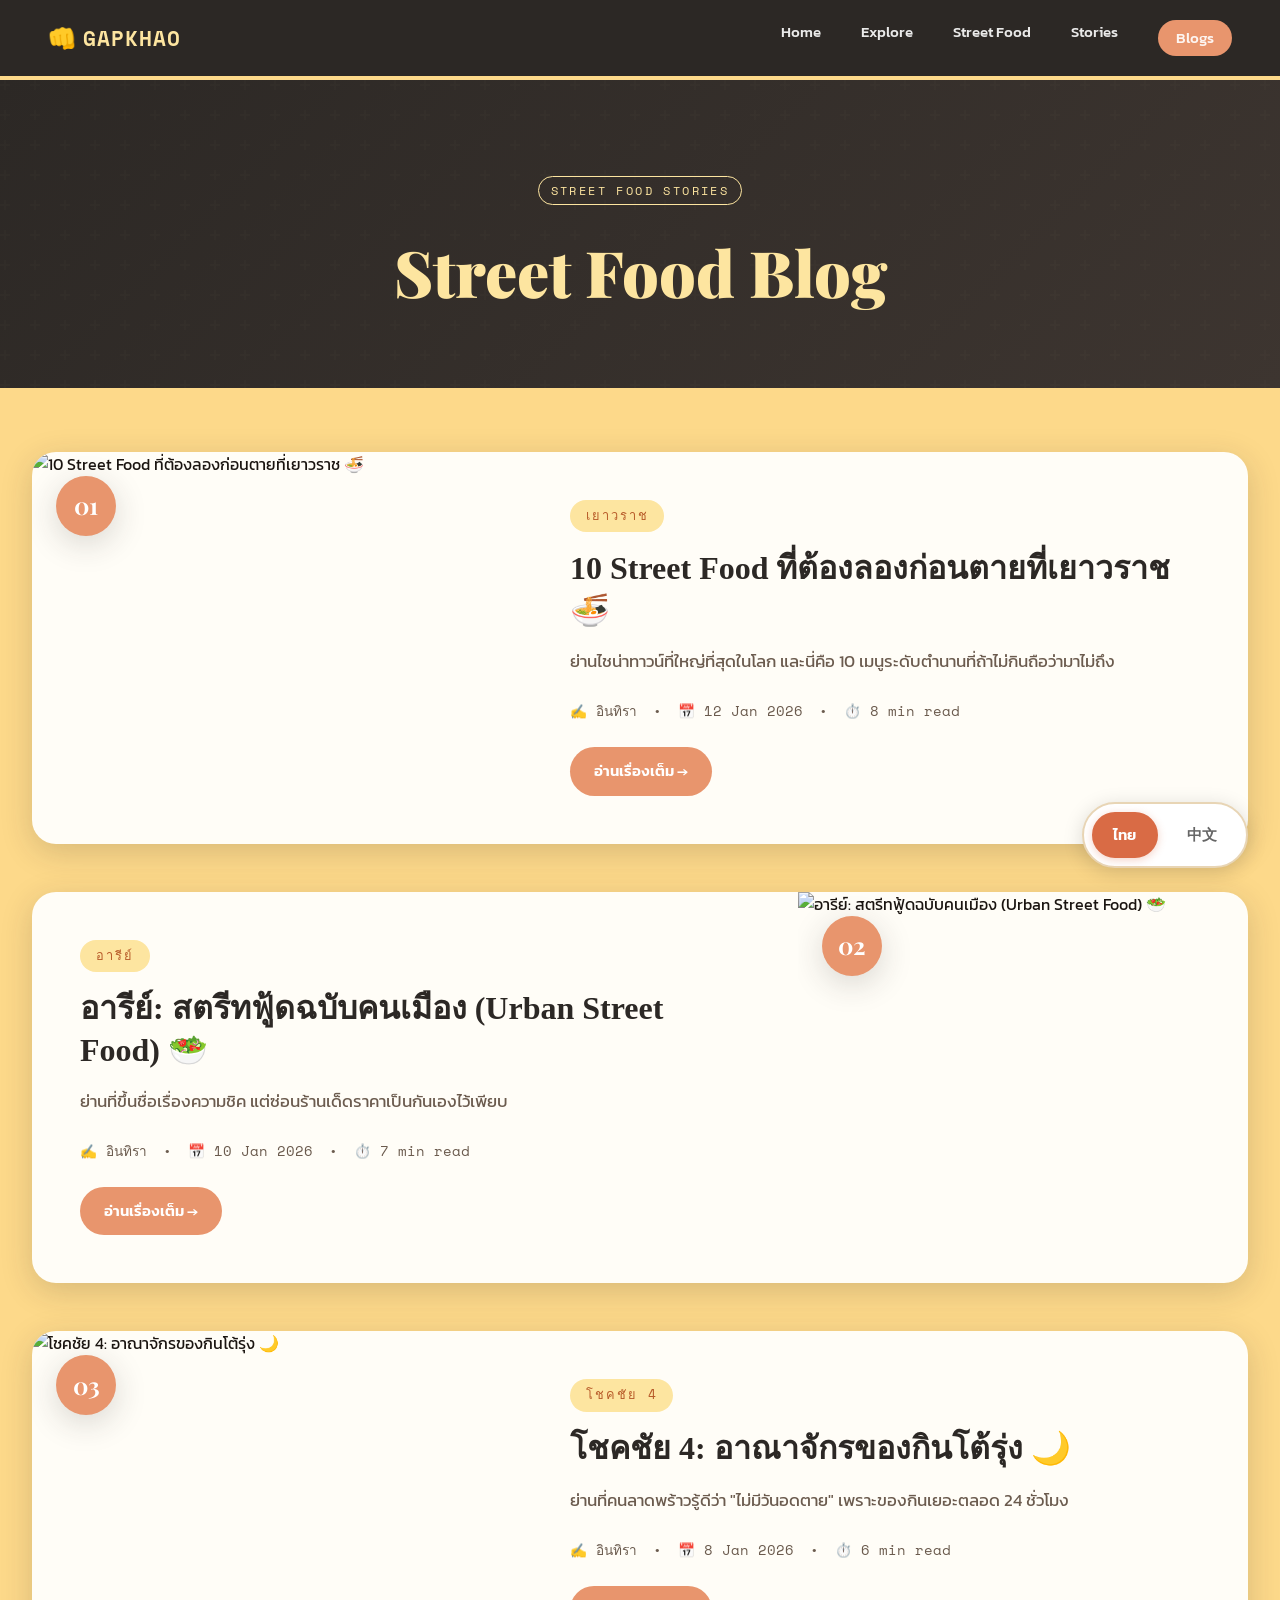
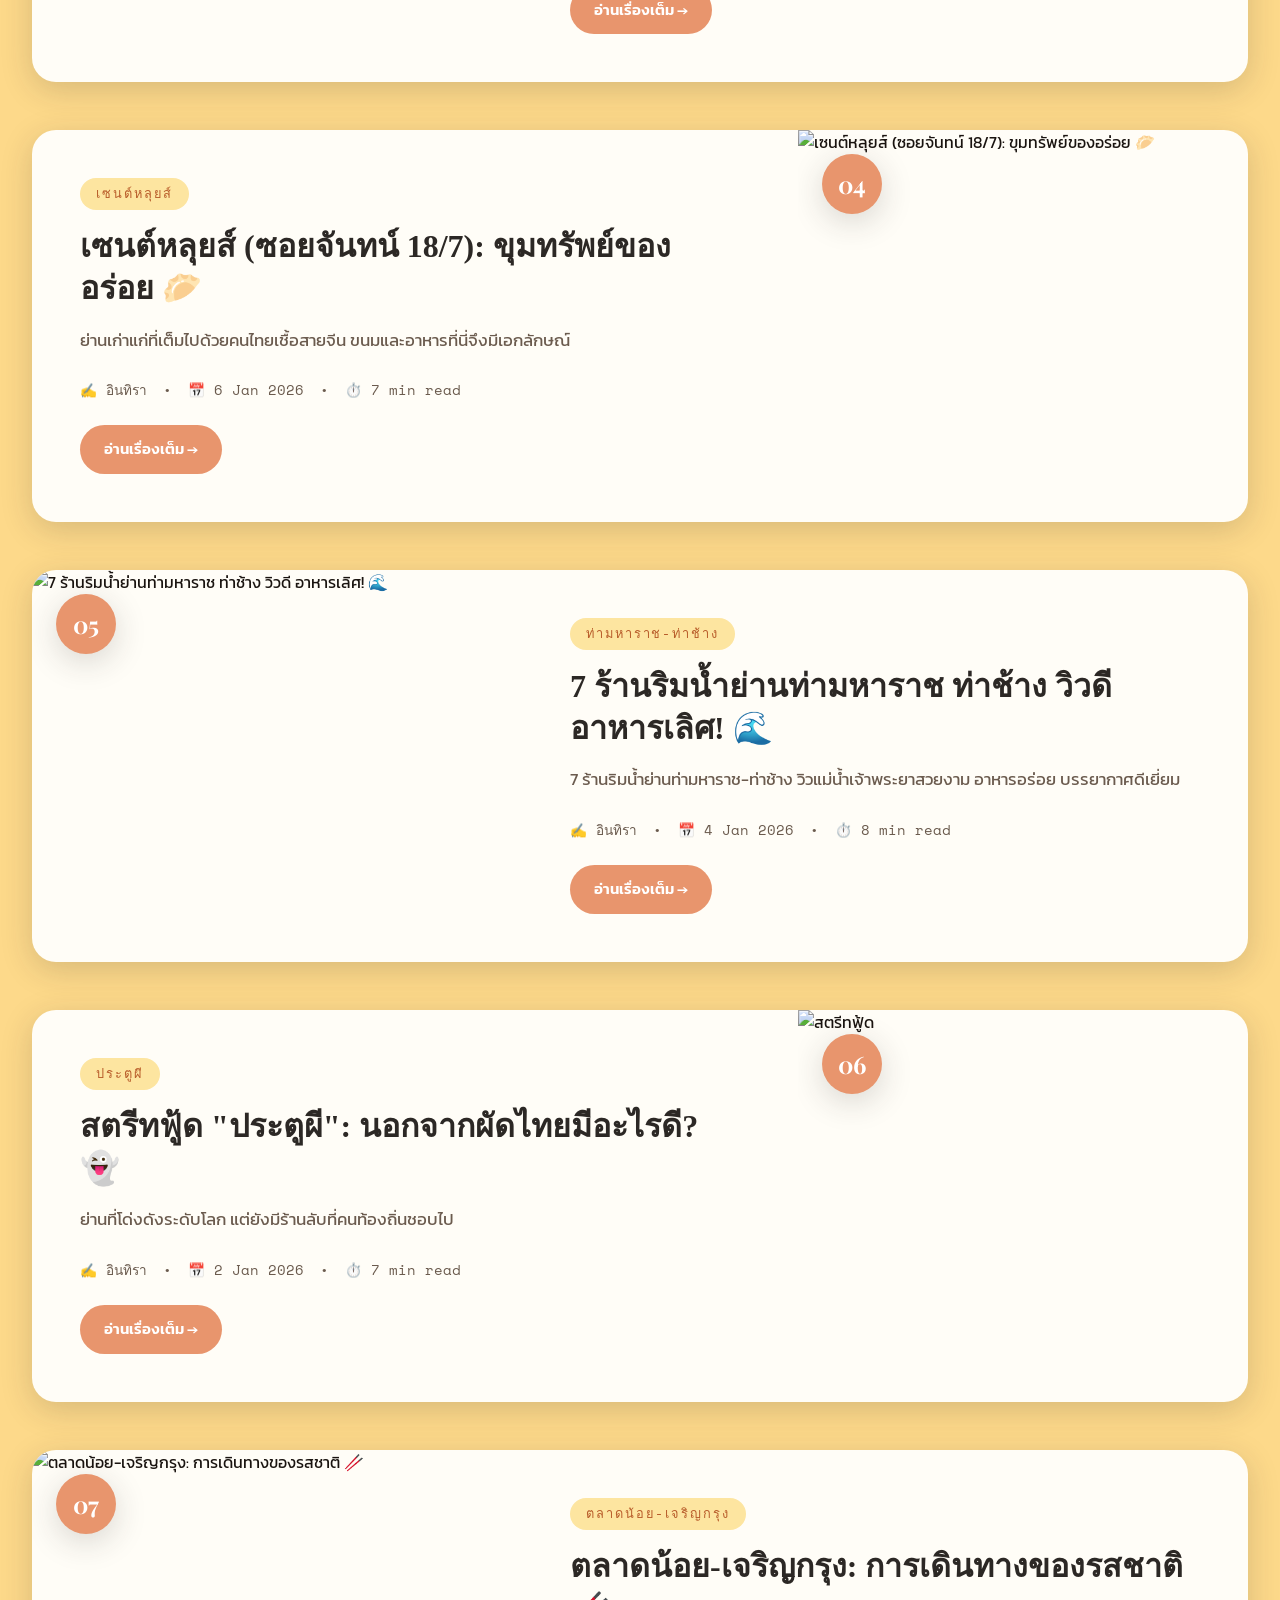
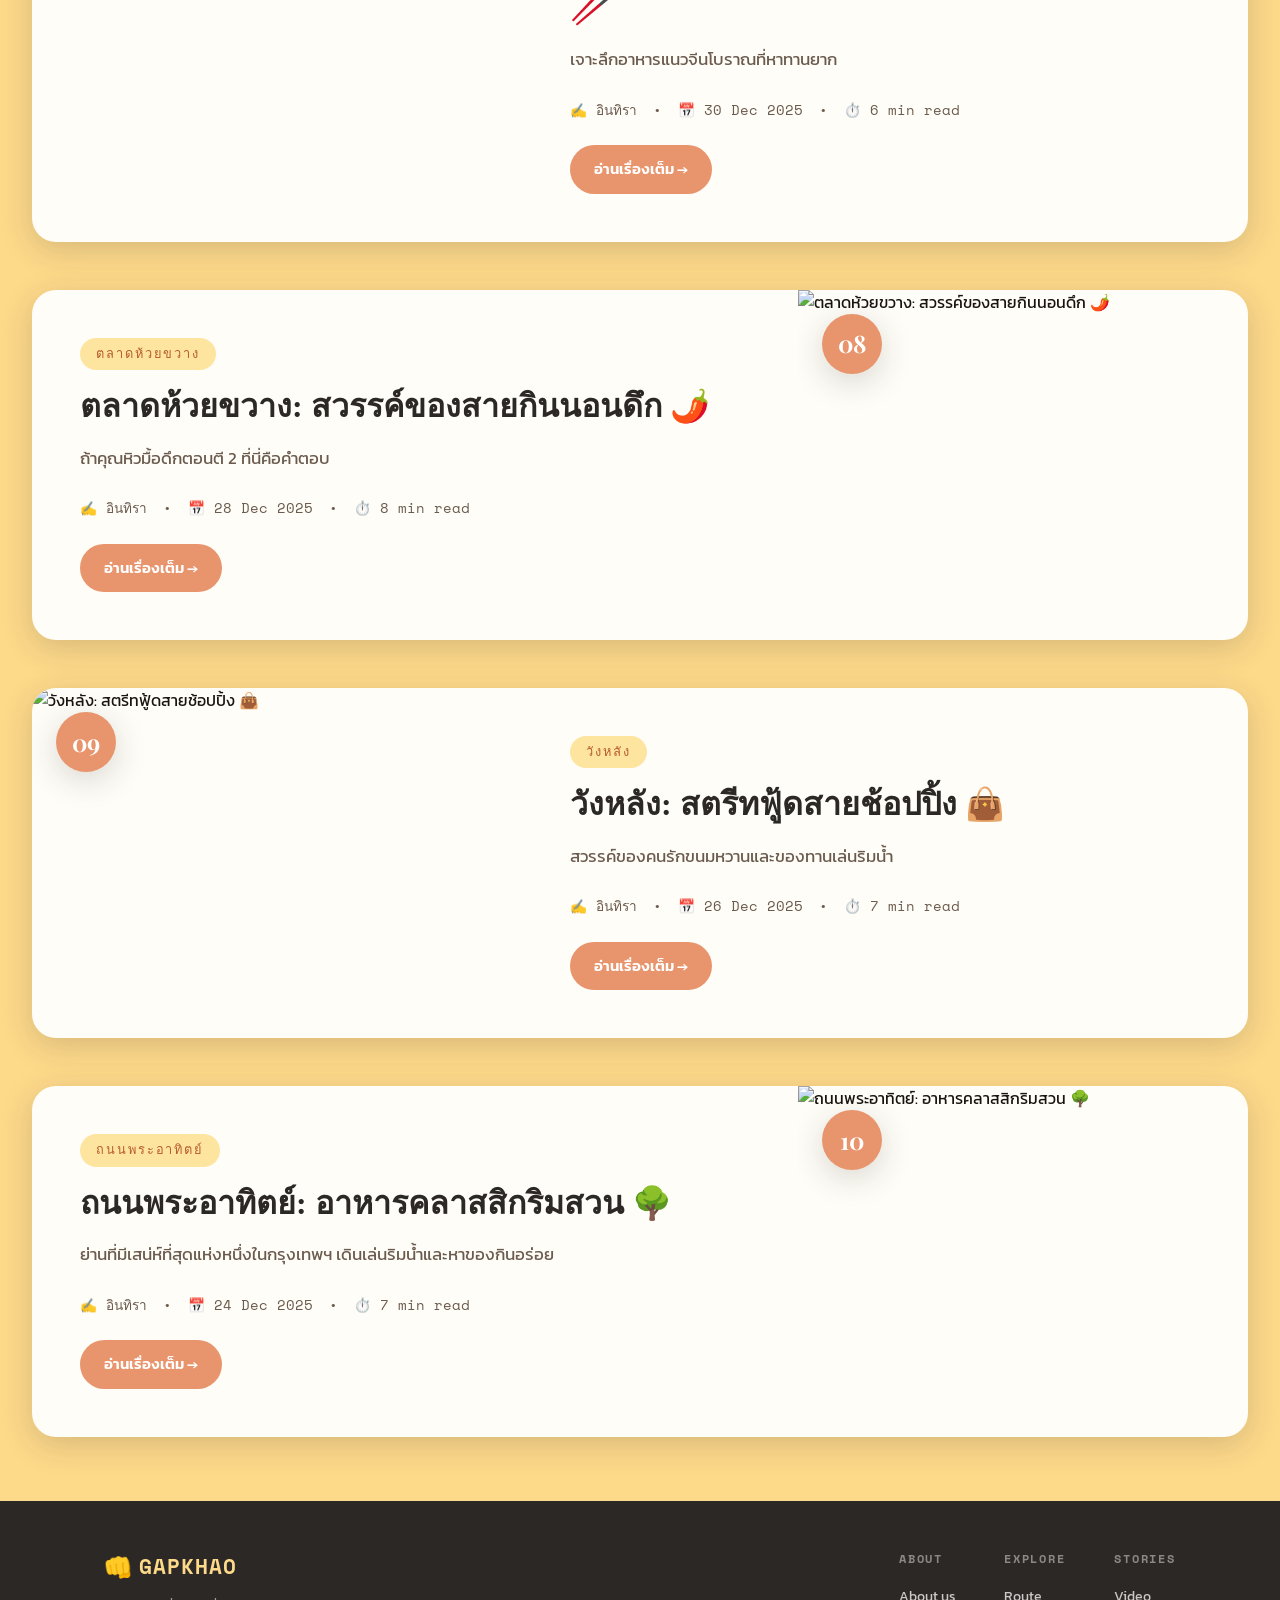
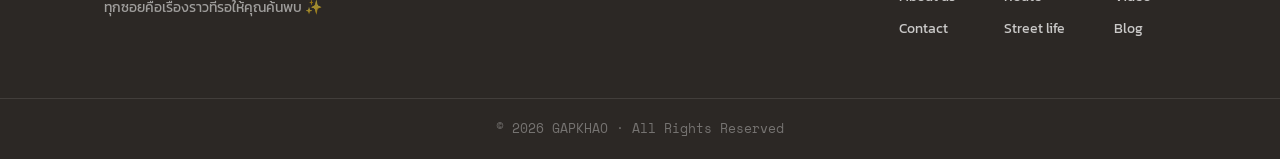
==== blogs.html @ 5495fac6 "new1" ====
<!DOCTYPE html>
<html lang="th">
<head>
  <meta charset="UTF-8" />
  <meta name="viewport" content="width=device-width, initial-scale=1.0" />
  <meta name="description" content="GAPKHAO - Bangkok Street Food Blogs" />
  <title>Blogs | GAPKHAO</title>
  <link rel="preconnect" href="https://fonts.googleapis.com" />
  <link rel="preconnect" href="https://fonts.gstatic.com" crossorigin />
  <link href="https://fonts.googleapis.com/css2?family=Playfair+Display:ital,wght@0,400;0,700;0,900;1,400;1,700&family=Kanit:wght@300;400;500;600;700&family=Space+Mono:wght@400;700&display=swap" rel="stylesheet" />
  <link rel="stylesheet" href="css/style.css" />
  <link rel="stylesheet" href="css/stories-blog.css" />
  <link rel="stylesheet" href="css/blogs-page.css" />
  <link rel="stylesheet" href="css/language-switcher-cn.css" />
</head>
<body>

  <!-- ========== NAVBAR ========== -->
  <header class="navbar scrolled" id="navbar">
    <div class="nav-container">
      <a href="index.html" class="logo">
        <span class="logo-fist">👊</span>
        <span class="logo-text">GAPKHAO</span>
      </a>
      <nav class="nav-links" id="navLinks">
        <a href="index.html" class="nav-link" data-translate="navbar.home">Home</a>
        <a href="explore.html" class="nav-link" data-translate="navbar.explore">Explore</a>
        <a href="street-food.html" class="nav-link" data-translate="navbar.streetFood">Street Food</a>
        <a href="stories.html" class="nav-link" data-translate="navbar.stories">Stories</a>
        <a href="blogs.html" class="nav-link nav-link--active" data-translate="navbar.blogs">Blogs</a>
      </nav>
      <button class="hamburger" id="hamburger" aria-label="Toggle menu">
        <span></span><span></span><span></span>
      </button>
    </div>
  </header>

  <!-- Language Switcher -->
  <div class="language-switcher" id="languageSwitcher">
    <button class="lang-btn active" data-lang="th">ไทย</button>
    <button class="lang-btn" data-lang="zh">中文</button>
  </div>

  <main style="padding-top: 80px;">

    <!-- ========== BLOGS HERO ========== -->
    <section class="blogs-hero">
      <div class="blogs-hero-content">
        <span class="section-tag" data-translate="blogsPage.tag">Street Food Stories</span>
        <h1 class="blogs-hero-title" data-translate="blogsPage.title">Street Food Blog </h1>
        <p class="blogs-hero-subtitle" data-translate="blogsPage.subtitle"></p>
      </div>
    </section>

    <!-- ========== BLOGS GRID (HORIZONTAL CARDS) ========== -->
    <section class="blogs-main-section">
      <div class="container-wide">
        <div class="blogs-horizontal-grid" id="blogsHorizontalGrid">
          <!-- Blogs will be inserted here by JavaScript -->
        </div>
      </div>
    </section>

  </main>

  <!-- ========== FOOTER ========== -->
  <footer class="site-footer">
    <div class="footer-inner">
      <div class="footer-brand">
        <a href="index.html" class="logo logo--light">
          <span class="logo-fist">👊</span>
          <span class="logo-text">GAPKHAO</span>
        </a>
        <p data-translate="footer.tagline">ทุกซอยคือเรื่องราวที่รอให้คุณค้นพบ ✨</p>
      </div>

      <nav class="footer-nav">
        <div class="footer-col">
          <h4 data-translate="footer.about">ABOUT</h4>
          <a href="#" data-translate="footer.aboutUs">About us</a>
          <a href="contact.html" data-translate="footer.contact">Contact</a>
        </div>
        <div class="footer-col">
          <h4 data-translate="footer.explore">EXPLORE</h4>
          <a href="explore.html" data-translate="footer.route">Route</a>
          <a href="street-life.html" data-translate="footer.streetLife">Street life</a>
        </div>
        <div class="footer-col">
          <h4 data-translate="footer.stories">STORIES</h4>
          <a href="stories.html" data-translate="footer.video">Video</a>
          <a href="blogs.html" data-translate="footer.blog">Blog</a>
        </div>
      </nav>
    </div>
    <div class="footer-bottom">
      <p data-translate="footer.copyright">© 2026 GAPKHAO · All Rights Reserved</p>
    </div>
  </footer>

  <!-- Toast notification -->
  <div class="toast" id="toast"></div>

  <script src="js/main.js"></script>
  <script src="js/stories-blog.js"></script>
  <script src="js/language-switcher-cn.js"></script>
</body>
</html>
---- css/style.css ----
/* ============================================================
   GAPKHAO — Thai Street Culture Website
   CSS Design System + Full Styles
   ============================================================ */

/* ── CSS Variables / Design Tokens ─────────────────────────── */
:root {
  /* Brand Palette (from spec image) */
  --color-header:       #2c2825;  /* Deep charcoal */
  --color-highlight:    #fde5a0;  /* Warm honey */
  --color-bg:           #fdd98a;  /* Golden amber */
  --color-bg-dark:      #e8956d;  /* Terra cotta */

  /* Extended palette */
  --color-text:         #1a1410;
  --color-text-light:   #6b5b4e;
  --color-white:        #fffdf7;
  --color-accent:       #d4a017;  /* Thai gold */
  --color-accent2:      #b85c2a;  /* Brick red */

  /* Typography */
  --font-display:       'Playfair Display', Georgia, serif;
  --font-body:          'Kanit', sans-serif;
  --font-mono:          'Space Mono', monospace;

  /* Spacing */
  --space-xs:  0.5rem;
  --space-sm:  1rem;
  --space-md:  2rem;
  --space-lg:  4rem;
  --space-xl:  6rem;

  /* Motion */
  --ease-out:  cubic-bezier(0.22, 1, 0.36, 1);
  --ease-in-out: cubic-bezier(0.65, 0, 0.35, 1);

  /* Borders */
  --radius-sm:  8px;
  --radius-md:  16px;
  --radius-lg:  24px;
  --radius-pill: 9999px;

  /* Shadows */
  --shadow-sm:  0 2px 8px rgba(44,40,37,0.12);
  --shadow-md:  0 8px 32px rgba(44,40,37,0.18);
  --shadow-lg:  0 24px 64px rgba(44,40,37,0.22);
}

/* ── Reset & Base ────────────────────────────────────────────── */
*, *::before, *::after { box-sizing: border-box; margin: 0; padding: 0; }

html {
  scroll-behavior: smooth;
  scroll-padding-top: 80px;
}

body {
  font-family: var(--font-body);
  background-color: var(--color-bg);
  color: var(--color-text);
  line-height: 1.6;
  overflow-x: hidden;
}

img { display: block; width: 100%; height: 100%; object-fit: cover; }
a { text-decoration: none; color: inherit; }
ul { list-style: none; }
button { cursor: pointer; border: none; background: none; font-family: inherit; }

/* ── Container ───────────────────────────────────────────────── */
.container {
  width: min(90%, 1200px);
  margin-inline: auto;
  padding-block: var(--space-lg);
}

/* ── Typography ─────────────────────────────────────────────── */
.section-tag {
  display: inline-block;
  font-family: var(--font-mono);
  font-size: 0.75rem;
  text-transform: uppercase;
  letter-spacing: 0.2em;
  color: var(--color-accent2);
  border: 1.5px solid var(--color-accent2);
  padding: 4px 12px;
  border-radius: var(--radius-pill);
  margin-bottom: 1rem;
}

.section-title {
  font-family: var(--font-display);
  font-size: clamp(1.8rem, 4vw, 3rem);
  font-weight: 700;
  color: var(--color-header);
  line-height: 1.2;
}

.section-sub {
  color: var(--color-text-light);
  font-size: 1.05rem;
  margin-top: 0.5rem;
}

.section-header {
  text-align: center;
  margin-bottom: var(--space-md);
}

/* ── Buttons ─────────────────────────────────────────────────── */
.btn {
  display: inline-flex;
  align-items: center;
  gap: 0.5rem;
  padding: 14px 32px;
  border-radius: var(--radius-pill);
  font-family: var(--font-body);
  font-weight: 600;
  font-size: 0.95rem;
  transition: transform 0.2s var(--ease-out), box-shadow 0.2s, background 0.2s;
  letter-spacing: 0.04em;
}

.btn:hover { transform: translateY(-2px); box-shadow: var(--shadow-md); }
.btn:active { transform: translateY(0); }

.btn--primary {
  background: var(--color-bg-dark);
  color: var(--color-white);
}
.btn--primary:hover { background: var(--color-accent2); }

.btn--outline {
  border: 2px solid var(--color-white);
  color: var(--color-white);
}
.btn--outline:hover { background: rgba(255,255,255,0.15); }

.btn--sm { padding: 8px 18px; font-size: 0.8rem; }
.btn--full { width: 100%; justify-content: center; }

/* ── Navbar ─────────────────────────────────────────────────── */
.navbar {
  position: fixed;
  top: 0; left: 0; right: 0;
  z-index: 1000;
  background: var(--color-header);
  box-shadow: var(--shadow-md);
  transition: background 0.4s, box-shadow 0.4s;
}

.navbar.scrolled {
  background: var(--color-header);
  box-shadow: var(--shadow-md);
}

/* Ensure navbar text is always readable on non-home pages */
.navbar:not(:has(~ .hero)) {
  background: var(--color-header) !important;
}

.navbar:not(:has(~ .hero)) .logo-text {
  color: var(--color-highlight) !important;
}

.navbar:not(:has(~ .hero)) .nav-link {
  color: rgba(255,255,255,0.9) !important;
}

/* Home page hero - transparent navbar */
.hero ~ .navbar,
body > .navbar:first-of-type {
  background: transparent;
  box-shadow: none;
}

body > .navbar:first-of-type:not(.scrolled) {
  background: transparent;
  box-shadow: none;
}

.nav-container {
  display: flex;
  align-items: center;
  justify-content: space-between;
  padding: 20px clamp(1rem, 4vw, 3rem);
  max-width: 1400px;
  margin-inline: auto;
}

.logo {
  display: flex;
  align-items: center;
  gap: 6px;
  font-family: var(--font-mono);
  font-weight: 700;
  font-size: 1.3rem;
  letter-spacing: 0.05em;
}

.logo-fist { font-size: 1.4rem; }
.logo-text { color: var(--color-bg); }
.navbar:not(.scrolled) .logo-text { color: var(--color-highlight); }

.nav-links {
  display: flex;
  gap: 2.5rem;
}

.nav-link {
  font-family: var(--font-body);
  font-weight: 500;
  color: rgba(255,255,255,0.85);
  font-size: 0.95rem;
  position: relative;
  transition: color 0.2s;
}

.nav-link::after {
  content: '';
  position: absolute;
  bottom: -4px; left: 0;
  width: 0; height: 2px;
  background: var(--color-bg);
  transition: width 0.3s var(--ease-out);
}

.nav-link:hover, .nav-link--active { color: var(--color-highlight); }
.nav-link:hover::after, .nav-link--active::after { width: 100%; }

.nav-link--active {
  background: var(--color-bg-dark);
  padding: 6px 18px;
  border-radius: var(--radius-pill);
  color: var(--color-white);
}
.nav-link--active::after { display: none; }

/* Hamburger */
.hamburger {
  display: none;
  flex-direction: column;
  gap: 5px;
  padding: 4px;
}
.hamburger span {
  display: block;
  width: 24px; height: 2px;
  background: var(--color-white);
  border-radius: 2px;
  transition: transform 0.3s, opacity 0.3s;
}
.hamburger.open span:nth-child(1) { transform: translateY(7px) rotate(45deg); }
.hamburger.open span:nth-child(2) { opacity: 0; }
.hamburger.open span:nth-child(3) { transform: translateY(-7px) rotate(-45deg); }

/* ── Hero ────────────────────────────────────────────────────── */
.hero {
  position: relative;
  min-height: 100svh;
  display: flex;
  align-items: center;
  justify-content: center;
  overflow: hidden;
}

.hero-bg {
  position: absolute;
  inset: 0;
}

.hero-overlay {
  position: absolute;
  inset: 0;
  background: linear-gradient(
    135deg,
    rgba(44,40,37,0.82) 0%,
    rgba(44,40,37,0.55) 50%,
    rgba(44,40,37,0.7) 100%
  );
  z-index: 1;
}

.hero-img-grid {
  display: grid;
  grid-template-columns: 1fr 1fr;
  grid-template-rows: 1fr 1fr;
  height: 100%;
}

.hero-img-cell {
  background-size: cover;
  background-position: center;
  transition: transform 8s ease;
  animation: kenburns 12s ease-in-out infinite alternate;
}

.hero-img-cell:nth-child(2) { animation-delay: -3s; }
.hero-img-cell:nth-child(3) { animation-delay: -6s; }
.hero-img-cell:nth-child(4) { animation-delay: -9s; }

@keyframes kenburns {
  from { transform: scale(1); }
  to   { transform: scale(1.08); }
}

.hero-content {
  position: relative;
  z-index: 2;
  text-align: center;
  color: var(--color-white);
  padding: 2rem;
  max-width: 800px;
}

.hero-eyebrow {
  font-family: var(--font-mono);
  font-size: 0.8rem;
  letter-spacing: 0.35em;
  text-transform: uppercase;
  color: var(--color-highlight);
  margin-bottom: 1.5rem;
}

.hero-headline {
  font-family: var(--font-display);
  font-size: clamp(2.5rem, 7vw, 5.5rem);
  font-weight: 900;
  line-height: 1.05;
  margin-bottom: 1.5rem;
  text-shadow: 0 4px 24px rgba(0,0,0,0.4);
}

.hero-tagline {
  font-size: clamp(1rem, 2vw, 1.2rem);
  color: rgba(255,255,255,0.88);
  margin-bottom: 2.5rem;
  line-height: 1.8;
}

.hero-cta {
  display: flex;
  gap: 1rem;
  justify-content: center;
  flex-wrap: wrap;
}

.hero-cta .btn--primary { background: var(--color-bg-dark); }

/* Scroll hint */
.hero-scroll-hint {
  position: absolute;
  bottom: 2rem; left: 50%;
  transform: translateX(-50%);
  z-index: 2;
  display: flex;
  flex-direction: column;
  align-items: center;
  gap: 0.5rem;
  color: rgba(255,255,255,0.6);
  font-family: var(--font-mono);
  font-size: 0.7rem;
  letter-spacing: 0.2em;
}

.scroll-line {
  width: 1px;
  height: 48px;
  background: linear-gradient(to bottom, rgba(255,255,255,0.6), transparent);
  animation: scrollPulse 2s ease-in-out infinite;
}

@keyframes scrollPulse {
  0%, 100% { transform: scaleY(1); opacity: 0.6; }
  50%       { transform: scaleY(1.2); opacity: 1; }
}

/* ── Ticker Strip ────────────────────────────────────────────── */
.ticker-strip {
  background: var(--color-header);
  color: var(--color-highlight);
  padding: 14px 0;
  overflow: hidden;
  white-space: nowrap;
}

.ticker-track {
  display: inline-flex;
  gap: 2rem;
  animation: ticker 25s linear infinite;
}

.ticker-track span {
  font-family: var(--font-display);
  font-size: 1rem;
  font-style: italic;
}

.ticker-dot { color: var(--color-bg-dark); font-style: normal !important; }

@keyframes ticker {
  from { transform: translateX(0); }
  to   { transform: translateX(-50%); }
}

/* ── Explore Section ─────────────────────────────────────────── */
.explore-section {
  background: var(--color-white);
}

.explore-layout {
  display: grid;
  grid-template-columns: 340px 1fr;
  gap: var(--space-md);
  align-items: start;
}

/* Filter Sidebar */
.explore-sidebar {
  background: var(--color-header);
  border-radius: var(--radius-lg);
  padding: 1.5rem;
  color: var(--color-white);
}

.filter-tabs {
  display: flex;
  gap: 0.5rem;
  flex-wrap: wrap;
  margin-bottom: 1.25rem;
}

.filter-btn {
  padding: 6px 16px;
  border-radius: var(--radius-pill);
  font-size: 0.85rem;
  font-weight: 600;
  background: rgba(255,255,255,0.1);
  color: rgba(255,255,255,0.7);
  transition: all 0.2s;
}

.filter-btn.active, .filter-btn:hover {
  background: var(--color-bg-dark);
  color: var(--color-white);
}

.filter-distance {
  margin-bottom: 1rem;
  font-size: 0.82rem;
  font-family: var(--font-mono);
  color: rgba(255,255,255,0.6);
}

.filter-distance input[type=range] {
  width: 100%;
  margin-top: 0.5rem;
  accent-color: var(--color-bg-dark);
}

.results-count {
  font-family: var(--font-mono);
  font-size: 0.75rem;
  color: rgba(255,255,255,0.5);
  margin-bottom: 1rem;
}

.place-list { display: flex; flex-direction: column; gap: 0.75rem; }

.place-card {
  display: flex;
  align-items: center;
  gap: 0.75rem;
  padding: 0.85rem 1rem;
  border-radius: var(--radius-md);
  background: rgba(255,255,255,0.06);
  border: 1.5px solid transparent;
  cursor: pointer;
  transition: all 0.25s;
}

.place-card:hover, .place-card.active {
  background: rgba(255,255,255,0.12);
  border-color: var(--color-bg-dark);
}

.place-card.active { border-color: var(--color-highlight); }

.place-pin { font-size: 1.2rem; flex-shrink: 0; }

.place-info strong {
  display: block;
  font-size: 0.9rem;
  font-weight: 600;
  color: var(--color-white);
}

.place-info span {
  font-size: 0.77rem;
  color: rgba(255,255,255,0.55);
}

/* Map */
.explore-map {
  position: relative;
  border-radius: var(--radius-lg);
  overflow: hidden;
  box-shadow: var(--shadow-lg);
  min-height: 480px;
}

.map-placeholder {
  position: relative;
  height: 480px;
}

.map-placeholder img {
  width: 100%;
  height: 100%;
  object-fit: cover;
  filter: saturate(0.8);
}

/* Map pins */
.map-pin {
  position: absolute;
  width: 18px; height: 18px;
  border-radius: 50%;
  background: var(--color-bg-dark);
  border: 3px solid white;
  box-shadow: 0 2px 8px rgba(0,0,0,0.3);
  cursor: pointer;
}

.pin-1 { top: 42%; left: 55%; }
.pin-2 { top: 28%; left: 38%; }
.pin-3 { top: 60%; left: 70%; }

.map-popup {
  display: none;
  position: absolute;
  bottom: 130%;
  left: 50%;
  transform: translateX(-50%);
  background: var(--color-header);
  color: var(--color-white);
  border-radius: var(--radius-md);
  padding: 1rem;
  width: 200px;
  box-shadow: var(--shadow-lg);
  text-align: center;
  gap: 0.5rem;
  flex-direction: column;
}

.map-pin:hover .map-popup { display: flex; }

.map-popup strong { font-size: 0.9rem; display: block; margin-bottom: 4px; }
.map-popup span { font-size: 0.75rem; color: rgba(255,255,255,0.65); display: block; margin-bottom: 0.75rem; }

/* ── Street Life Section ─────────────────────────────────────── */
.street-life-section {
  background: var(--color-bg);
}

.street-grid {
  display: grid;
  grid-template-columns: repeat(3, 1fr);
  grid-template-rows: auto auto;
  gap: 16px;
}

.street-card {
  position: relative;
  border-radius: var(--radius-lg);
  overflow: hidden;
  aspect-ratio: 4/3;
  cursor: pointer;
}

.street-card--tall {
  grid-row: span 2;
  aspect-ratio: unset;
}

.street-card--wide {
  grid-column: span 2;
}

.street-card img {
  transition: transform 0.6s var(--ease-out);
}

.street-card:hover img { transform: scale(1.06); }

.street-card-overlay {
  position: absolute;
  inset: 0;
  background: linear-gradient(to top, rgba(44,40,37,0.85) 0%, transparent 50%);
  display: flex;
  flex-direction: column;
  justify-content: flex-end;
  padding: 1.5rem;
  color: var(--color-white);
  transition: background 0.3s;
}

.street-card:hover .street-card-overlay {
  background: linear-gradient(to top, rgba(44,40,37,0.92) 0%, rgba(44,40,37,0.2) 60%);
}

.street-card-tag {
  display: inline-block;
  font-family: var(--font-mono);
  font-size: 0.7rem;
  letter-spacing: 0.15em;
  text-transform: uppercase;
  background: var(--color-bg-dark);
  padding: 3px 10px;
  border-radius: var(--radius-pill);
  margin-bottom: 0.6rem;
  width: fit-content;
}

.street-card-overlay h3 {
  font-family: var(--font-display);
  font-size: clamp(1rem, 2vw, 1.4rem);
  line-height: 1.3;
}

.street-card-overlay p {
  font-size: 0.82rem;
  color: rgba(255,255,255,0.75);
  margin-top: 0.4rem;
}

/* ── Stories / Blog Section ──────────────────────────────────── */
.stories-section {
  background: var(--color-highlight);
}

.stories-layout {
  display: grid;
  grid-template-columns: 1fr 1fr;
  gap: var(--space-md);
  align-items: start;
}

.stories-col-title {
  font-family: var(--font-display);
  font-size: 1.3rem;
  font-weight: 700;
  margin-bottom: 1.25rem;
  color: var(--color-header);
}

/* Video feature */
.video-feature { margin-bottom: 1.25rem; }

.video-thumb {
  position: relative;
  border-radius: var(--radius-md);
  overflow: hidden;
  aspect-ratio: 16/9;
  box-shadow: var(--shadow-md);
}

.play-btn {
  position: absolute;
  top: 50%; left: 50%;
  transform: translate(-50%, -50%);
  width: 56px; height: 56px;
  border-radius: 50%;
  background: var(--color-bg-dark);
  color: white;
  font-size: 1.2rem;
  display: flex;
  align-items: center;
  justify-content: center;
  box-shadow: var(--shadow-md);
  transition: transform 0.2s, background 0.2s;
}

.play-btn:hover { transform: translate(-50%, -50%) scale(1.1); background: var(--color-accent2); }

.play-btn--sm { width: 36px; height: 36px; font-size: 0.8rem; }

.video-meta { padding: 0.75rem 0; }
.video-meta h4 { font-size: 0.95rem; font-weight: 600; line-height: 1.4; color: var(--color-header); }
.video-meta p { font-size: 0.82rem; color: var(--color-text-light); margin-top: 4px; }
.video-meta span { font-size: 0.8rem; font-family: var(--font-mono); color: var(--color-accent2); }

.video-thumbs-row {
  display: grid;
  grid-template-columns: repeat(3, 1fr);
  gap: 0.75rem;
}

.video-thumb-sm {
  position: relative;
  border-radius: var(--radius-sm);
  overflow: hidden;
  aspect-ratio: 16/9;
}

/* Blog cards */
.blog-card {
  display: flex;
  gap: 1rem;
  align-items: center;
  padding: 1rem;
  background: var(--color-white);
  border-radius: var(--radius-md);
  margin-bottom: 0.75rem;
  box-shadow: var(--shadow-sm);
  transition: transform 0.2s, box-shadow 0.2s;
}

.blog-card:hover { transform: translateY(-2px); box-shadow: var(--shadow-md); }

.blog-img {
  width: 72px;
  height: 72px;
  border-radius: var(--radius-sm);
  flex-shrink: 0;
  display: flex;
  align-items: center;
  justify-content: center;
  color: rgba(255,255,255,0.5);
  font-size: 0.65rem;
}

.blog-text h4 {
  font-size: 0.9rem;
  font-weight: 600;
  color: var(--color-header);
  line-height: 1.4;
  margin-bottom: 4px;
}

.blog-text span {
  font-size: 0.75rem;
  color: var(--color-text-light);
  font-family: var(--font-mono);
}

/* ── Planer Section ──────────────────────────────────────────── */
.planer-section {
  background: var(--color-bg-dark);
}

.planer-section .section-tag { border-color: var(--color-highlight); color: var(--color-highlight); }
.planer-section .section-title { color: var(--color-white); }
.planer-section .section-sub { color: rgba(255,255,255,0.7); }

.planer-layout {
  display: grid;
  grid-template-columns: 1fr 1fr;
  gap: var(--space-md);
  align-items: start;
}

/* Form panel */
.planer-form {
  background: var(--color-header);
  border-radius: var(--radius-lg);
  padding: 2rem;
  color: var(--color-white);
}

.planer-form h3 {
  font-family: var(--font-display);
  font-size: 1.4rem;
  margin-bottom: 0.4rem;
}

.planer-sub {
  font-size: 0.85rem;
  color: rgba(255,255,255,0.55);
  margin-bottom: 1.5rem;
}

.day-selector {
  display: flex;
  align-items: center;
  gap: 1rem;
  flex-wrap: wrap;
  margin-bottom: 1.25rem;
  font-size: 0.9rem;
}

.day-btns { display: flex; gap: 0.5rem; flex-wrap: wrap; }

.day-btn {
  padding: 7px 16px;
  border-radius: var(--radius-pill);
  font-size: 0.82rem;
  font-weight: 600;
  background: rgba(255,255,255,0.1);
  color: rgba(255,255,255,0.7);
  transition: all 0.2s;
}

.day-btn.active, .day-btn:hover {
  background: var(--color-bg-dark);
  color: white;
}

.plan-name-field {
  margin-bottom: 1.25rem;
}

.plan-name-field label {
  display: block;
  font-size: 0.82rem;
  color: rgba(255,255,255,0.6);
  margin-bottom: 0.4rem;
}

.plan-name-field input {
  width: 100%;
  padding: 10px 14px;
  border-radius: var(--radius-sm);
  border: 1.5px solid rgba(255,255,255,0.15);
  background: rgba(255,255,255,0.08);
  color: white;
  font-family: var(--font-body);
  font-size: 0.9rem;
  outline: none;
  transition: border-color 0.2s;
}

.plan-name-field input:focus { border-color: var(--color-bg-dark); }
.plan-name-field input::placeholder { color: rgba(255,255,255,0.35); }

.planer-places { margin-bottom: 1.5rem; display: flex; flex-direction: column; gap: 0.65rem; }

.planer-place-item label {
  display: flex;
  align-items: center;
  gap: 0.6rem;
  padding: 0.75rem 1rem;
  border-radius: var(--radius-sm);
  background: rgba(255,255,255,0.06);
  cursor: pointer;
  transition: background 0.2s;
}

.planer-place-item label:hover { background: rgba(255,255,255,0.1); }

.planer-place-item input[type=checkbox] {
  accent-color: var(--color-bg-dark);
  width: 16px; height: 16px;
}

.planer-place-item strong {
  font-size: 0.88rem;
  font-weight: 600;
  flex: 1;
}

.planer-place-item small {
  display: block;
  font-size: 0.72rem;
  color: rgba(255,255,255,0.5);
  margin-top: 2px;
}

/* Preview panel */
.planer-preview {
  background: var(--color-header);
  border-radius: var(--radius-lg);
  padding: 2rem;
  color: var(--color-white);
}

.planer-preview h3 {
  font-family: var(--font-display);
  font-size: 1.3rem;
  margin-bottom: 1.25rem;
  color: var(--color-highlight);
}

.plan-list { display: flex; flex-direction: column; gap: 0.75rem; margin-bottom: 1.5rem; }

.plan-item {
  display: flex;
  align-items: center;
  gap: 1rem;
  padding: 0.85rem 1rem;
  border-radius: var(--radius-md);
  background: rgba(255,255,255,0.06);
  transition: transform 0.2s;
}

.plan-item:hover { transform: translateX(4px); }

.plan-num {
  width: 32px; height: 32px;
  border-radius: 50%;
  display: flex;
  align-items: center;
  justify-content: center;
  font-weight: 700;
  font-size: 0.85rem;
  flex-shrink: 0;
}

.plan-item--1 .plan-num { background: #e53e3e; }
.plan-item--2 .plan-num { background: #ed8936; }
.plan-item--3 .plan-num { background: #48bb78; }
.plan-item--4 .plan-num { background: #4299e1; }

.plan-item strong { display: block; font-size: 0.9rem; }
.plan-item small { font-size: 0.72rem; color: rgba(255,255,255,0.5); }

.plan-actions {
  display: flex;
  gap: 0.75rem;
  margin-bottom: 1rem;
}

.plan-actions .btn--outline { border-color: rgba(255,255,255,0.3); }

.bookmark-toggle { margin-top: 1rem; text-align: center; }

.bookmark-btn {
  display: inline-flex;
  align-items: center;
  gap: 0.5rem;
  padding: 8px 20px;
  border-radius: var(--radius-pill);
  border: 1.5px solid rgba(255,255,255,0.2);
  color: rgba(255,255,255,0.6);
  font-size: 0.85rem;
  transition: all 0.2s;
}

.bookmark-btn:hover, .bookmark-btn.active {
  border-color: var(--color-highlight);
  color: var(--color-highlight);
}

/* ── Footer ──────────────────────────────────────────────────── */
.site-footer {
  background: var(--color-header);
  color: var(--color-white);
  padding-top: 3rem;
}

.footer-inner {
  display: flex;
  gap: 4rem;
  padding: 0 clamp(1.5rem, 5vw, 4rem) 3rem;
  flex-wrap: wrap;
  max-width: 1200px;
  margin-inline: auto;
}

.footer-brand {
  flex: 1;
  min-width: 200px;
}

.footer-brand .logo-text { color: var(--color-bg); }
.logo--light .logo-text { color: var(--color-bg) !important; }

.footer-brand p {
  margin-top: 0.75rem;
  font-size: 0.88rem;
  color: rgba(255,255,255,0.55);
}

.footer-nav {
  display: flex;
  gap: 3rem;
  flex-wrap: wrap;
}

.footer-col h4 {
  font-family: var(--font-mono);
  font-size: 0.78rem;
  letter-spacing: 0.15em;
  color: rgba(255,255,255,0.45);
  margin-bottom: 1rem;
  text-transform: uppercase;
}

.footer-col a {
  display: block;
  font-size: 0.9rem;
  color: rgba(255,255,255,0.75);
  margin-bottom: 0.6rem;
  transition: color 0.2s;
}

.footer-col a:hover { color: var(--color-highlight); }

.footer-bottom {
  border-top: 1px solid rgba(255,255,255,0.1);
  text-align: center;
  padding: 1.25rem;
  font-size: 0.8rem;
  color: rgba(255,255,255,0.35);
  font-family: var(--font-mono);
}

/* ── Toast ───────────────────────────────────────────────────── */
.toast {
  position: fixed;
  bottom: 2rem; right: 2rem;
  background: var(--color-header);
  color: var(--color-highlight);
  padding: 1rem 1.5rem;
  border-radius: var(--radius-md);
  font-size: 0.9rem;
  box-shadow: var(--shadow-lg);
  z-index: 9999;
  transform: translateY(8px);
  opacity: 0;
  pointer-events: none;
  transition: opacity 0.3s, transform 0.3s;
}

.toast.show { opacity: 1; transform: translateY(0); }

/* ── Scroll Reveal Animations ────────────────────────────────── */
.reveal {
  opacity: 0;
  transform: translateY(36px);
  transition: opacity 0.7s var(--ease-out), transform 0.7s var(--ease-out);
}
.reveal.visible { opacity: 1; transform: translateY(0); }

.delay-1 { transition-delay: 0.12s; }
.delay-2 { transition-delay: 0.24s; }
.delay-3 { transition-delay: 0.36s; }

/* ── Responsive ──────────────────────────────────────────────── */
@media (max-width: 1024px) {
  .explore-layout { grid-template-columns: 1fr; }
  .explore-map { min-height: 320px; }
  .street-grid {
    grid-template-columns: repeat(2, 1fr);
  }
  .street-card--tall { grid-row: span 1; aspect-ratio: 4/3; }
  .street-card--wide { grid-column: span 2; }
  .stories-layout { grid-template-columns: 1fr; }
  .planer-layout { grid-template-columns: 1fr; }
}

@media (max-width: 768px) {
  .hamburger { display: flex; }

  .nav-links {
    position: fixed;
    top: 0; right: -100%;
    height: 100vh;
    width: 70vw;
    max-width: 320px;
    background: var(--color-header);
    flex-direction: column;
    justify-content: center;
    align-items: center;
    gap: 2rem;
    transition: right 0.4s var(--ease-out);
    box-shadow: -4px 0 40px rgba(0,0,0,0.4);
  }

  .nav-links.open { right: 0; }
  .nav-link { font-size: 1.1rem; color: var(--color-white); }

  .street-grid { grid-template-columns: 1fr; }
  .street-card--wide { grid-column: span 1; }

  .plan-actions { flex-direction: column; }

  .footer-inner { flex-direction: column; gap: 2rem; }
  .footer-nav { gap: 2rem; }

  .container { padding-block: var(--space-md); }
}

@media (max-width: 480px) {
  .hero-cta { flex-direction: column; align-items: center; }
  .btn { padding: 12px 24px; }
  .day-selector { flex-direction: column; align-items: flex-start; }
}

/* ── History Page ────────────────────────────────────────────── */
.history-hero {
  position: relative;
  min-height: 50vh;
  display: flex;
  align-items: center;
  justify-content: center;
  overflow: hidden;
}

.history-hero-bg {
  position: absolute;
  inset: 0;
}

.history-hero-bg img {
  width: 100%;
  height: 100%;
  object-fit: cover;
}

.history-hero-overlay {
  position: absolute;
  inset: 0;
  background: linear-gradient(135deg, rgba(44,40,37,0.85) 0%, rgba(44,40,37,0.65) 100%);
}

.history-hero-content {
  position: relative;
  z-index: 2;
  text-align: center;
  color: var(--color-white);
  padding: 2rem;
}

.history-hero-title {
  font-family: var(--font-display);
  font-size: clamp(2rem, 5vw, 3.5rem);
  font-weight: 900;
  line-height: 1.2;
  margin-top: 1rem;
  margin-bottom: 0.5rem;
}

.history-hero-subtitle {
  font-family: var(--font-mono);
  font-size: 1rem;
  letter-spacing: 0.2em;
  color: var(--color-highlight);
  text-transform: uppercase;
}

.history-section {
  background: var(--color-white);
  padding: var(--space-lg) 0;
}

.history-intro {
  max-width: 800px;
  margin: 0 auto 4rem;
  text-align: center;
}

.history-lead {
  font-size: clamp(1.1rem, 2vw, 1.3rem);
  line-height: 1.8;
  color: var(--color-text);
  font-weight: 400;
}

/* Timeline */
.history-timeline {
  max-width: 900px;
  margin: 0 auto;
  position: relative;
}

.history-timeline::before {
  content: '';
  position: absolute;
  left: 40px;
  top: 0;
  bottom: 0;
  width: 3px;
  background: linear-gradient(to bottom, var(--color-bg-dark), var(--color-accent));
}

.timeline-item {
  position: relative;
  padding-left: 100px;
  margin-bottom: 4rem;
}

.timeline-marker {
  position: absolute;
  left: 0;
  top: 0;
}

.timeline-icon {
  width: 80px;
  height: 80px;
  border-radius: 50%;
  background: var(--color-bg-dark);
  display: flex;
  align-items: center;
  justify-content: center;
  font-size: 2rem;
  box-shadow: var(--shadow-md);
  border: 4px solid var(--color-white);
}

.timeline-period {
  display: inline-block;
  font-family: var(--font-mono);
  font-size: 0.75rem;
  letter-spacing: 0.15em;
  text-transform: uppercase;
  color: var(--color-accent2);
  background: var(--color-highlight);
  padding: 4px 12px;
  border-radius: var(--radius-pill);
  margin-bottom: 0.75rem;
}

.timeline-title {
  font-family: var(--font-display);
  font-size: clamp(1.5rem, 3vw, 2rem);
  font-weight: 700;
  color: var(--color-header);
  margin-bottom: 0.75rem;
  line-height: 1.3;
}

.timeline-intro {
  font-size: 1.05rem;
  color: var(--color-text-light);
  margin-bottom: 1.5rem;
  line-height: 1.7;
}

.timeline-details {
  display: flex;
  flex-direction: column;
  gap: 1rem;
}

.detail-card {
  background: var(--color-bg);
  border-radius: var(--radius-md);
  padding: 1.5rem;
  border-left: 4px solid var(--color-bg-dark);
  transition: transform 0.2s, box-shadow 0.2s;
}

.detail-card:hover {
  transform: translateX(4px);
  box-shadow: var(--shadow-md);
}

.detail-card h4 {
  font-family: var(--font-body);
  font-size: 1.1rem;
  font-weight: 600;
  color: var(--color-header);
  margin-bottom: 0.5rem;
}

.detail-card p {
  font-size: 0.95rem;
  line-height: 1.7;
  color: var(--color-text);
}

.highlight-card {
  background: var(--color-highlight);
  border-left-color: var(--color-accent);
}

.highlight-card h4 {
  color: var(--color-accent2);
}

/* Conclusion */
.history-conclusion {
  max-width: 800px;
  margin: 3rem auto 0;
}

.conclusion-card {
  background: var(--color-header);
  color: var(--color-white);
  border-radius: var(--radius-lg);
  padding: 2.5rem;
  text-align: center;
  box-shadow: var(--shadow-lg);
}

.conclusion-card h3 {
  font-family: var(--font-display);
  font-size: 1.8rem;
  font-weight: 700;
  color: var(--color-highlight);
  margin-bottom: 1rem;
}

.conclusion-card p {
  font-size: 1.05rem;
  line-height: 1.9;
  color: rgba(255,255,255,0.9);
}

/* History Page Responsive */
@media (max-width: 768px) {
  .history-timeline::before {
    left: 20px;
  }

  .timeline-item {
    padding-left: 70px;
  }

  .timeline-icon {
    width: 60px;
    height: 60px;
    font-size: 1.5rem;
  }

  .timeline-details {
    gap: 0.75rem;
  }

  .detail-card {
    padding: 1.25rem;
  }

  .conclusion-card {
    padding: 2rem 1.5rem;
  }
}

/* ── Thai Pattern Accent (decorative) ────────────────────────── */
.street-life-section::before {
  content: '';
  display: block;
  height: 6px;
  background: repeating-linear-gradient(
    90deg,
    var(--color-bg-dark) 0px,
    var(--color-bg-dark) 20px,
    var(--color-accent) 20px,
    var(--color-accent) 22px,
    var(--color-bg-dark) 22px,
    var(--color-bg-dark) 40px
  );
}

/* Grain texture overlay on hero */
.hero::after {
  content: '';
  position: absolute;
  inset: 0;
  background-image: url("data:image/svg+xml,%3Csvg viewBox='0 0 256 256' xmlns='http://www.w3.org/2000/svg'%3E%3Cfilter id='noise'%3E%3CfeTurbulence type='fractalNoise' baseFrequency='0.9' numOctaves='4' stitchTiles='stitch'/%3E%3C/filter%3E%3Crect width='100%25' height='100%25' filter='url(%23noise)' opacity='0.04'/%3E%3C/svg%3E");
  opacity: 0.35;
  pointer-events: none;
  z-index: 1;
}


/* ══════════════════════════════════════════════════════════════
   NEW HOME PAGE SECTIONS STYLES
   ══════════════════════════════════════════════════════════════ */

/* ── Must-Try Dishes Section ────────────────────────────────── */
.must-try-section {
  background: linear-gradient(180deg, var(--color-white) 0%, rgba(253, 217, 138, 0.15) 100%);
  padding: var(--space-xl) 0;
  position: relative;
  overflow: hidden;
}

.must-try-section::before {
  content: '';
  position: absolute;
  top: -50%;
  right: -10%;
  width: 400px;
  height: 400px;
  background: radial-gradient(circle, rgba(253, 217, 138, 0.1) 0%, transparent 70%);
  border-radius: 50%;
  pointer-events: none;
}

.must-try-section::after {
  content: '';
  position: absolute;
  bottom: -30%;
  left: -5%;
  width: 350px;
  height: 350px;
  background: radial-gradient(circle, rgba(232, 149, 109, 0.08) 0%, transparent 70%);
  border-radius: 50%;
  pointer-events: none;
}

.dishes-grid {
  display: grid;
  grid-template-columns: repeat(auto-fit, minmax(280px, 1fr));
  gap: 2.5rem;
  margin-top: var(--space-md);
  position: relative;
  z-index: 1;
}

.dish-card {
  background: var(--color-white);
  border-radius: var(--radius-lg);
  overflow: hidden;
  transition: transform 0.3s var(--ease-out), box-shadow 0.3s;
  cursor: pointer;
  border: 2px solid transparent;
  position: relative;
}

.dish-card:hover {
  transform: translateY(-12px);
  box-shadow: var(--shadow-lg);
  border-color: var(--color-bg-dark);
}

.dish-image {
  position: relative;
  height: 240px;
  overflow: hidden;
  background: linear-gradient(135deg, var(--color-bg) 0%, var(--color-highlight) 100%);
}

.dish-image img {
  width: 100%;
  height: 100%;
  object-fit: cover;
  transition: transform 0.5s var(--ease-out);
  opacity: 0.95;
}

.dish-card:hover .dish-image img {
  transform: scale(1.12);
  opacity: 1;
}

.dish-badge {
  position: absolute;
  top: 1rem;
  right: 1rem;
  background: rgba(255,255,255,0.95);
  color: var(--color-header);
  padding: 0.5rem 1rem;
  border-radius: var(--radius-pill);
  font-size: 0.8rem;
  font-weight: 700;
  font-family: var(--font-mono);
  box-shadow: var(--shadow-md);
  backdrop-filter: blur(8px);
  letter-spacing: 0.05em;
}

.dish-content {
  padding: 1.75rem;
  background: var(--color-white);
}

.dish-content h3 {
  font-family: var(--font-display);
  font-size: 1.6rem;
  color: var(--color-header);
  margin-bottom: 0.3rem;
  font-weight: 700;
}

.dish-content h4 {
  font-size: 0.95rem;
  color: var(--color-accent2);
  margin-bottom: 0.85rem;
  font-weight: 600;
  letter-spacing: 0.05em;
}

.dish-content p {
  font-size: 0.95rem;
  line-height: 1.7;
  color: var(--color-text);
  margin-bottom: 1.25rem;
}

.find-near-btn {
  width: 100%;
  background: linear-gradient(135deg, var(--color-bg-dark) 0%, var(--color-accent2) 100%);
  color: var(--color-white);
  font-weight: 700;
  letter-spacing: 0.05em;
  transition: all 0.3s var(--ease-out);
}

.find-near-btn:hover {
  transform: translateY(-2px);
  box-shadow: 0 8px 24px rgba(212, 160, 23, 0.3);
}

/* ── Trending Areas Section ─────────────────────────────────── */
.trending-areas-section {
  background: var(--color-bg);
  padding: var(--space-xl) 0;
}

.areas-grid {
  display: grid;
  grid-template-columns: repeat(auto-fit, minmax(320px, 1fr));
  gap: 2rem;
  margin-top: var(--space-md);
}

.area-card {
  background: var(--color-white);
  border-radius: var(--radius-lg);
  overflow: hidden;
  box-shadow: var(--shadow-sm);
  transition: transform 0.3s, box-shadow 0.3s;
}

.area-card:hover {
  transform: translateY(-4px);
  box-shadow: var(--shadow-md);
}

.area-image {
  position: relative;
  height: 240px;
  overflow: hidden;
}

.area-image img {
  width: 100%;
  height: 100%;
  object-fit: cover;
}

.area-overlay {
  position: absolute;
  top: 1rem;
  left: 1rem;
}

.area-rating {
  background: var(--color-bg-dark);
  color: white;
  padding: 0.5rem 1rem;
  border-radius: var(--radius-pill);
  font-size: 0.85rem;
  font-weight: 600;
}

.area-content {
  padding: 1.5rem;
}

.area-content h3 {
  font-family: var(--font-display);
  font-size: 1.6rem;
  color: var(--color-header);
  margin-bottom: 0.25rem;
}

.area-content h4 {
  font-size: 0.9rem;
  color: var(--color-text-light);
  margin-bottom: 1rem;
}

.area-meta {
  display: flex;
  gap: 1rem;
  margin-bottom: 0.75rem;
  font-size: 0.85rem;
  color: var(--color-text-light);
}

.area-specialty {
  font-size: 0.9rem;
  line-height: 1.6;
  color: var(--color-text);
  margin-bottom: 1rem;
  padding: 0.75rem;
  background: var(--color-bg);
  border-radius: var(--radius-sm);
}

.area-link {
  display: inline-block;
  color: var(--color-accent2);
  font-weight: 600;
  font-size: 0.9rem;
  transition: transform 0.2s;
}

.area-link:hover {
  transform: translateX(4px);
}

/* ── Tips Section ───────────────────────────────────────────── */
.tips-section {
  background: var(--color-highlight);
  padding: var(--space-xl) 0;
}

.tips-layout {
  display: grid;
  grid-template-columns: 2fr 1fr;
  gap: 2rem;
  margin-top: var(--space-md);
}

.tips-main, .tips-sidebar {
  display: flex;
  flex-direction: column;
  gap: 1.5rem;
}

.tip-card {
  background: var(--color-white);
  border-radius: var(--radius-md);
  padding: 1.5rem;
  box-shadow: var(--shadow-sm);
}

.tip-featured {
  background: var(--color-header);
  color: var(--color-white);
}

.tip-highlight {
  background: var(--color-bg-dark);
  color: var(--color-white);
}

.tip-icon {
  font-size: 2rem;
  margin-bottom: 0.75rem;
}

.tip-card h3 {
  font-family: var(--font-display);
  font-size: 1.2rem;
  margin-bottom: 0.75rem;
  color: inherit;
}

.tip-card p {
  line-height: 1.7;
  font-size: 0.95rem;
}

.tip-list {
  list-style: none;
  padding: 0;
  margin: 0.75rem 0;
}

.tip-list li {
  padding: 0.5rem 0;
  border-bottom: 1px solid rgba(0,0,0,0.1);
  font-size: 0.9rem;
}

.tip-list li:last-child {
  border-bottom: none;
}

.tip-note {
  margin-top: 0.75rem;
  font-style: italic;
  color: var(--color-accent2);
  font-size: 0.85rem;
}

/* ── Planner Preview Section ────────────────────────────────── */
.planner-preview-section {
  background: var(--color-bg-dark);
  padding: var(--space-xl) 0;
  color: var(--color-white);
}

.planner-preview-content {
  display: grid;
  grid-template-columns: 1fr 1fr;
  gap: 3rem;
  align-items: center;
}

.planner-preview-title {
  font-family: var(--font-display);
  font-size: clamp(1.8rem, 4vw, 2.5rem);
  line-height: 1.3;
  margin: 1rem 0;
}

.planner-preview-desc {
  font-size: 1.05rem;
  line-height: 1.8;
  margin-bottom: 1.5rem;
  color: rgba(255,255,255,0.9);
}

.planner-preview-features {
  display: flex;
  gap: 2rem;
  margin-bottom: 2rem;
}

.preview-feature {
  display: flex;
  align-items: center;
  gap: 0.5rem;
  font-size: 0.9rem;
}

.feature-icon {
  font-size: 1.5rem;
}

.btn-large {
  padding: 1rem 2rem;
  font-size: 1rem;
}

.preview-card {
  background: var(--color-header);
  border-radius: var(--radius-lg);
  padding: 1.5rem;
  box-shadow: var(--shadow-lg);
}

.preview-card-header {
  display: flex;
  justify-content: space-between;
  margin-bottom: 1.5rem;
  padding-bottom: 1rem;
  border-bottom: 2px solid var(--color-bg-dark);
  font-size: 0.9rem;
  font-weight: 600;
}

.preview-route {
  display: flex;
  flex-direction: column;
  gap: 1rem;
}

.route-stop {
  display: flex;
  align-items: center;
  gap: 1rem;
  padding: 0.75rem;
  background: rgba(255,255,255,0.05);
  border-radius: var(--radius-sm);
}

.stop-number {
  width: 32px;
  height: 32px;
  border-radius: 50%;
  background: var(--color-bg-dark);
  display: flex;
  align-items: center;
  justify-content: center;
  font-weight: 700;
  flex-shrink: 0;
}

.stop-info strong {
  display: block;
  font-size: 0.95rem;
  margin-bottom: 0.25rem;
}

.stop-info small {
  font-size: 0.8rem;
  color: rgba(255,255,255,0.6);
}

/* ── Voice of the Street Section ────────────────────────────── */
.voice-section {
  background: var(--color-white);
  padding: var(--space-xl) 0;
}

.voice-layout {
  display: grid;
  grid-template-columns: 1.5fr 1fr;
  gap: 3rem;
  margin-top: var(--space-md);
}

.voice-subtitle {
  font-family: var(--font-display);
  font-size: 1.4rem;
  margin-bottom: 1.5rem;
  color: var(--color-header);
}

.vendor-stories {
  display: flex;
  flex-direction: column;
  gap: 1.5rem;
}

.vendor-card {
  display: flex;
  gap: 1.5rem;
  background: var(--color-bg);
  border-radius: var(--radius-md);
  padding: 1.5rem;
  transition: transform 0.3s, box-shadow 0.3s;
}

.vendor-card:hover {
  transform: translateX(4px);
  box-shadow: var(--shadow-md);
}

.vendor-image {
  width: 120px;
  height: 120px;
  border-radius: var(--radius-md);
  overflow: hidden;
  flex-shrink: 0;
}

.vendor-image img {
  width: 100%;
  height: 100%;
  object-fit: cover;
}

.vendor-content h4 {
  font-size: 1.1rem;
  color: var(--color-header);
  margin-bottom: 0.5rem;
}

.vendor-quote {
  font-style: italic;
  line-height: 1.7;
  color: var(--color-text);
  margin-bottom: 0.75rem;
  font-size: 0.95rem;
}

.vendor-link {
  color: var(--color-accent2);
  font-weight: 600;
  font-size: 0.85rem;
  transition: transform 0.2s;
  display: inline-block;
}

.vendor-link:hover {
  transform: translateX(4px);
}

.community-feed {
  background: var(--color-bg);
  border-radius: var(--radius-lg);
  padding: 2rem;
}

.feed-grid {
  display: grid;
  grid-template-columns: 1fr 1fr;
  gap: 0.75rem;
  margin-bottom: 1.5rem;
}

.feed-item {
  position: relative;
  aspect-ratio: 1;
  border-radius: var(--radius-sm);
  overflow: hidden;
  cursor: pointer;
  transition: transform 0.2s;
}

.feed-item:hover {
  transform: scale(1.05);
}

.feed-item img {
  width: 100%;
  height: 100%;
  object-fit: cover;
}

.feed-overlay {
  position: absolute;
  bottom: 0;
  left: 0;
  right: 0;
  background: linear-gradient(to top, rgba(0,0,0,0.7), transparent);
  padding: 0.75rem;
}

.feed-user {
  color: white;
  font-size: 0.8rem;
  font-weight: 600;
}

.feed-cta {
  text-align: center;
}

.feed-cta p {
  margin-bottom: 1rem;
  color: var(--color-text);
  font-size: 0.95rem;
}

/* ── Responsive for New Sections ────────────────────────────── */
@media (max-width: 1024px) {
  .tips-layout {
    grid-template-columns: 1fr;
  }

  .planner-preview-content {
    grid-template-columns: 1fr;
  }

  .voice-layout {
    grid-template-columns: 1fr;
  }
}

@media (max-width: 768px) {
  .dishes-grid {
    grid-template-columns: 1fr;
  }

  .areas-grid {
    grid-template-columns: 1fr;
  }

  .planner-preview-features {
    flex-direction: column;
    gap: 1rem;
  }

  .feed-grid {
    grid-template-columns: 1fr 1fr;
  }

  .vendor-card {
    flex-direction: column;
  }

  .vendor-image {
    width: 100%;
    height: 200px;
  }
}


/* ══════════════════════════════════════════════════════════════
   INTERACTIVE MAP STYLES (Explore Page)
   ══════════════════════════════════════════════════════════════ */

/* Interactive Map Container */
.interactive-map {
  width: 100%;
  height: 480px;
  border-radius: var(--radius-lg);
  overflow: hidden;
  box-shadow: var(--shadow-lg);
  position: relative;
  z-index: 1;
}

/* Remove old map placeholder styles */
.map-placeholder {
  display: none;
}

/* Place Detail Panel */
.place-detail-panel {
  position: absolute;
  top: 1rem;
  left: 1rem;
  width: 380px;
  max-height: calc(100% - 2rem);
  background: white;
  border-radius: var(--radius-lg);
  box-shadow: var(--shadow-lg);
  overflow-y: auto;
  transform: translateX(-120%);
  transition: transform 0.4s var(--ease-out);
  z-index: 1000;
}

.place-detail-panel.active {
  transform: translateX(0);
}

.close-detail {
  position: absolute;
  top: 1rem;
  right: 1rem;
  width: 32px;
  height: 32px;
  border-radius: 50%;
  background: var(--color-header);
  color: white;
  font-size: 1.2rem;
  display: flex;
  align-items: center;
  justify-content: center;
  cursor: pointer;
  transition: transform 0.2s, background 0.2s;
  z-index: 10;
}

.close-detail:hover {
  transform: rotate(90deg);
  background: var(--color-accent2);
}

.detail-content {
  padding: 1.5rem;
}

.detail-content h3 {
  font-family: var(--font-display);
  font-size: 1.4rem;
  color: var(--color-header);
  margin-bottom: 0.75rem;
  padding-right: 2rem;
  line-height: 1.3;
}

.detail-meta {
  display: flex;
  gap: 1rem;
  flex-wrap: wrap;
  margin-bottom: 1rem;
  padding-bottom: 1rem;
  border-bottom: 2px solid var(--color-bg);
}

.detail-meta span {
  font-size: 0.85rem;
  font-weight: 600;
  color: var(--color-text);
}

.detail-hours,
.detail-address,
.detail-phone {
  font-size: 0.9rem;
  line-height: 1.7;
  color: var(--color-text);
  margin-bottom: 0.75rem;
}

.detail-address {
  padding: 0.75rem;
  background: var(--color-bg);
  border-radius: var(--radius-sm);
  margin-bottom: 1rem;
}

.detail-images {
  display: grid;
  grid-template-columns: 1fr 1fr;
  gap: 0.5rem;
  margin: 1rem 0;
}

.detail-images img {
  width: 100%;
  height: 120px;
  object-fit: cover;
  border-radius: var(--radius-sm);
  cursor: pointer;
  transition: transform 0.2s;
}

.detail-images img:hover {
  transform: scale(1.05);
}

/* Custom Leaflet Marker Styles */
.custom-marker {
  background: transparent !important;
  border: none !important;
}

/* Leaflet Popup Customization */
.leaflet-popup-content-wrapper {
  border-radius: var(--radius-md);
  font-family: var(--font-body);
}

.leaflet-popup-content {
  margin: 1rem;
}

/* Map Controls */
.leaflet-control-zoom {
  border: none !important;
  box-shadow: var(--shadow-md) !important;
}

.leaflet-control-zoom a {
  background: var(--color-header) !important;
  color: white !important;
  border: none !important;
  font-size: 18px !important;
  font-weight: bold !important;
}

.leaflet-control-zoom a:hover {
  background: var(--color-accent2) !important;
}

/* Responsive Map Styles */
@media (max-width: 1024px) {
  .explore-layout {
    grid-template-columns: 1fr;
  }

  .explore-sidebar {
    order: 2;
  }

  .explore-map {
    order: 1;
    min-height: 400px;
  }

  .place-detail-panel {
    width: calc(100% - 2rem);
    max-width: 380px;
  }
}

@media (max-width: 768px) {
  .interactive-map {
    height: 400px;
  }

  .place-detail-panel {
    top: auto;
    bottom: 1rem;
    left: 1rem;
    right: 1rem;
    width: auto;
    max-height: 60vh;
    transform: translateY(120%);
  }

  .place-detail-panel.active {
    transform: translateY(0);
  }

  .detail-images {
    grid-template-columns: repeat(4, 1fr);
  }

  .detail-images img {
    height: 80px;
  }
}

/* Loading State */
.map-loading {
  position: absolute;
  top: 50%;
  left: 50%;
  transform: translate(-50%, -50%);
  text-align: center;
  color: var(--color-text-light);
  font-family: var(--font-mono);
  font-size: 0.9rem;
}

.map-loading::after {
  content: '...';
  animation: dots 1.5s steps(4, end) infinite;
}

@keyframes dots {
  0%, 20% { content: '.'; }
  40% { content: '..'; }
  60%, 100% { content: '...'; }
}
---- css/stories-blog.css ----
/* ══════════════════════════════════════════════════════════════
   STORIES BLOG - Interactive Blog System CSS
   Thai Streetfood Softpower Theme
   ══════════════════════════════════════════════════════════════ */

/* ── Blog Grid Layout ────────────────────────────────────────── */
.blog-grid {
  display: grid;
  grid-template-columns: repeat(3, 1fr);
  gap: 1.5rem;
  margin-bottom: 2rem;
}

/* ── Blog Card (New Design) ────────────────────────────────────── */
.blog-card-new {
  background: var(--color-white);
  border-radius: var(--radius-md);
  overflow: hidden;
  box-shadow: var(--shadow-sm);
  transition: all 0.3s ease;
  cursor: pointer;
  display: flex;
  flex-direction: column;
}

.blog-card-new:hover {
  transform: translateY(-8px);
  box-shadow: var(--shadow-lg);
}

.blog-card-image {
  width: 100%;
  height: 200px;
  background-size: cover;
  background-position: center;
  position: relative;
}

.blog-card-image::after {
  content: '';
  position: absolute;
  inset: 0;
  background: linear-gradient(to top, rgba(0,0,0,0.3) 0%, transparent 50%);
}

.blog-card-content {
  padding: 1.5rem;
  flex: 1;
  display: flex;
  flex-direction: column;
}

.blog-card-area {
  display: inline-block;
  font-family: var(--font-mono);
  font-size: 0.75rem;
  text-transform: uppercase;
  letter-spacing: 0.1em;
  color: var(--color-accent2);
  background: var(--color-highlight);
  padding: 4px 12px;
  border-radius: var(--radius-pill);
  margin-bottom: 0.75rem;
  width: fit-content;
}

.blog-card-title {
  font-family: 'Noto Serif Thai', serif;
  font-size: 1.1rem;
  font-weight: 600;
  color: var(--color-header);
  line-height: 1.4;
  margin-bottom: 0.75rem;
  display: -webkit-box;
  -webkit-line-clamp: 2;
  -webkit-box-orient: vertical;
  overflow: hidden;
}

.blog-card-excerpt {
  font-size: 0.9rem;
  color: var(--color-text-light);
  line-height: 1.6;
  margin-bottom: 1rem;
  flex: 1;
  display: -webkit-box;
  -webkit-line-clamp: 3;
  -webkit-box-orient: vertical;
  overflow: hidden;
}

.blog-card-meta {
  display: flex;
  align-items: center;
  gap: 0.5rem;
  font-family: var(--font-mono);
  font-size: 0.75rem;
  color: var(--color-text-light);
}

/* ── Show All Button ────────────────────────────────────────── */
.blog-show-all-btn {
  width: 100%;
  justify-content: center;
  margin-top: 1rem;
}

/* ── Blog Modal Overlay ────────────────────────────────────────── */
.blog-modal-overlay {
  position: fixed;
  top: 0;
  left: 0;
  right: 0;
  bottom: 0;
  background: rgba(0, 0, 0, 0.95);
  z-index: 9999;
  opacity: 0;
  visibility: hidden;
  transition: all 0.4s ease;
  overflow-y: auto;
  -webkit-overflow-scrolling: touch;
}

.blog-modal-overlay.active {
  opacity: 1;
  visibility: visible;
}

/* ── Blog Modal Container ────────────────────────────────────────── */
.blog-modal {
  position: relative;
  max-width: 1000px;
  margin: 2rem auto;
  background: #FFF;
  border-radius: 0;
  transform: translateY(50px);
  transition: transform 0.4s ease;
  box-shadow: 0 20px 60px rgba(0, 0, 0, 0.5);
}

.blog-modal-overlay.active .blog-modal {
  transform: translateY(0);
}

/* ── Close Button ────────────────────────────────────────────── */
.blog-close-btn {
  position: fixed;
  top: 2rem;
  right: 2rem;
  width: 50px;
  height: 50px;
  background: rgba(255, 255, 255, 0.1);
  backdrop-filter: blur(10px);
  border: 2px solid rgba(255, 255, 255, 0.3);
  border-radius: 50%;
  color: white;
  font-size: 1.5rem;
  cursor: pointer;
  z-index: 10000;
  transition: all 0.3s ease;
  display: flex;
  align-items: center;
  justify-content: center;
}

.blog-close-btn:hover {
  background: rgba(255, 255, 255, 0.2);
  transform: rotate(90deg);
}

/* ── Blog Hero Section ────────────────────────────────────────── */
.blog-hero {
  position: relative;
  height: 60vh;
  min-height: 400px;
  overflow: hidden;
}

.blog-hero-image {
  width: 100%;
  height: 100%;
  object-fit: cover;
}

.blog-hero-overlay {
  position: absolute;
  bottom: 0;
  left: 0;
  right: 0;
  padding: 3rem;
  background: linear-gradient(to top, rgba(0, 0, 0, 0.9) 0%, transparent 100%);
}

.blog-area-badge {
  display: inline-block;
  padding: 0.5rem 1.2rem;
  background: rgba(255, 228, 160, 0.9);
  color: #2C2520;
  font-size: 0.85rem;
  font-weight: 700;
  text-transform: uppercase;
  letter-spacing: 0.1em;
  margin-bottom: 1rem;
  font-family: 'Lato', sans-serif;
}

.blog-modal-title {
  font-family: 'Noto Serif Thai', serif;
  font-size: 2.5rem;
  color: white;
  margin-bottom: 1rem;
  line-height: 1.2;
}

.blog-meta {
  display: flex;
  align-items: center;
  gap: 0.75rem;
  font-family: var(--font-mono);
  font-size: 0.9rem;
  color: rgba(255, 255, 255, 0.8);
}

/* ── Blog Modal Content ────────────────────────────────────────── */
.blog-modal-content {
  padding: 3rem;
  max-width: 800px;
  margin: 0 auto;
}

.blog-excerpt {
  font-size: 1.2rem;
  line-height: 1.8;
  color: var(--color-text-light);
  margin-bottom: 2rem;
  padding-bottom: 2rem;
  border-bottom: 2px solid var(--color-highlight);
}

.blog-body {
  font-family: 'Noto Serif Thai', serif;
  font-size: 1.05rem;
  line-height: 1.9;
  color: var(--color-text);
}

.blog-body h3 {
  font-family: 'Playfair Display', serif;
  font-size: 1.8rem;
  color: var(--color-header);
  margin: 2rem 0 1rem;
}

.blog-body h4 {
  font-family: 'Noto Serif Thai', serif;
  font-size: 1.3rem;
  color: var(--color-accent2);
  margin: 1.5rem 0 0.75rem;
}

.blog-body p {
  margin-bottom: 1.25rem;
}

.blog-body ul {
  list-style: none;
  padding-left: 0;
  margin: 1rem 0;
}

.blog-body ul li {
  padding-left: 1.5rem;
  margin-bottom: 0.5rem;
  position: relative;
}

.blog-body ul li::before {
  content: '•';
  position: absolute;
  left: 0;
  color: var(--color-accent2);
  font-weight: bold;
}

/* ── Blog Special Sections ────────────────────────────────────────── */
.blog-tips,
.blog-highlight,
.blog-photo-tips,
.blog-nightlife,
.blog-local-tip,
.blog-business-lunch,
.blog-trendy,
.blog-heritage,
.blog-tourist-friendly,
.blog-premium {
  background: linear-gradient(135deg, #FFE4A0 0%, #F5C97A 100%);
  padding: 2rem;
  margin: 2rem 0;
  border-left: 4px solid var(--color-accent2);
  border-radius: var(--radius-sm);
}

.blog-tips h4,
.blog-highlight h4,
.blog-photo-tips h4,
.blog-nightlife h4,
.blog-local-tip h4,
.blog-business-lunch h4,
.blog-trendy h4,
.blog-heritage h4,
.blog-tourist-friendly h4,
.blog-premium h4 {
  font-family: 'Noto Serif Thai', serif;
  font-size: 1.2rem;
  color: var(--color-header);
  margin-bottom: 1rem;
}

.blog-tips p,
.blog-highlight p,
.blog-nightlife p,
.blog-local-tip p,
.blog-business-lunch p,
.blog-trendy p,
.blog-heritage p,
.blog-tourist-friendly p,
.blog-premium p {
  color: var(--color-text);
  margin-bottom: 0;
}

/* ── Location Section ────────────────────────────────────────── */
.blog-location-section {
  background: var(--color-header);
  color: white;
  padding: 2.5rem;
  margin: 3rem -3rem;
  text-align: center;
}

.blog-location-title {
  font-family: 'Playfair Display', serif;
  font-size: 1.8rem;
  color: var(--color-highlight);
  margin-bottom: 1rem;
}

.blog-location-text {
  font-family: 'Noto Serif Thai', serif;
  font-size: 1.1rem;
  color: rgba(255, 255, 255, 0.9);
  margin-bottom: 1.5rem;
  line-height: 1.7;
}

.blog-map-btn {
  display: inline-block;
  padding: 0.75rem 2rem;
  background: var(--color-bg-dark);
  color: white;
  border-radius: var(--radius-pill);
  font-weight: 600;
  transition: all 0.3s ease;
  text-decoration: none;
}

.blog-map-btn:hover {
  background: var(--color-accent2);
  transform: translateY(-2px);
  box-shadow: var(--shadow-md);
}

/* ── Share Section ────────────────────────────────────────── */
.blog-share-section {
  text-align: center;
  padding: 2rem 0;
  border-top: 1px solid var(--color-highlight);
  margin-top: 2rem;
}

.blog-share-section h4 {
  font-family: 'Noto Serif Thai', serif;
  font-size: 1.1rem;
  color: var(--color-header);
  margin-bottom: 1rem;
}

.blog-share-buttons {
  display: flex;
  gap: 1rem;
  justify-content: center;
}

.share-btn {
  padding: 0.75rem 1.5rem;
  background: var(--color-highlight);
  color: var(--color-header);
  border-radius: var(--radius-pill);
  font-weight: 600;
  font-size: 0.9rem;
  cursor: pointer;
  transition: all 0.3s ease;
  border: none;
}

.share-btn:hover {
  background: var(--color-bg-dark);
  color: white;
  transform: translateY(-2px);
}

/* ── Responsive Design ────────────────────────────────────────── */
@media (max-width: 1024px) {
  .blog-grid {
    grid-template-columns: repeat(2, 1fr);
  }
}

@media (max-width: 768px) {
  .blog-grid {
    grid-template-columns: 1fr;
  }

  .blog-modal {
    margin: 0;
    border-radius: 0;
  }

  .blog-hero {
    height: 50vh;
    min-height: 350px;
  }

  .blog-hero-overlay {
    padding: 2rem 1.5rem;
  }

  .blog-modal-title {
    font-size: 1.8rem;
  }

  .blog-modal-content {
    padding: 2rem 1.5rem;
  }

  .blog-location-section {
    margin: 2rem -1.5rem;
    padding: 2rem 1.5rem;
  }

  .blog-close-btn {
    top: 1rem;
    right: 1rem;
    width: 40px;
    height: 40px;
  }

  .blog-share-buttons {
    flex-direction: column;
  }
}

/* ── Animation ────────────────────────────────────────────── */
@keyframes fadeInUp {
  from {
    opacity: 0;
    transform: translateY(30px);
  }
  to {
    opacity: 1;
    transform: translateY(0);
  }
}

.blog-modal-overlay.active .blog-body > * {
  animation: fadeInUp 0.6s ease forwards;
}

/* ── Hover Effects ────────────────────────────────────────── */
.blog-card-new::after {
  content: 'อ่านเพิ่มเติม →';
  position: absolute;
  bottom: 1.5rem;
  right: 1.5rem;
  background: var(--color-bg-dark);
  color: white;
  padding: 0.5rem 1rem;
  border-radius: var(--radius-pill);
  font-size: 0.85rem;
  font-weight: 600;
  opacity: 0;
  transform: translateY(10px);
  transition: all 0.3s ease;
  font-family: 'Noto Serif Thai', serif;
}

.blog-card-new:hover::after {
  opacity: 1;
  transform: translateY(0);
}

.blog-card-new {
  position: relative;
}

/* ── Blog Review Author ─────────────────────────────────────── */
.blog-review-author {
  font-size: 0.85rem;
  color: #8B6914;
  font-style: italic;
  margin-top: -0.5rem;
  margin-bottom: 1.5rem;
  padding-left: 1rem;
  border-left: 3px solid #D4A574;
}
---- css/blogs-page.css ----
/* ══════════════════════════════════════════════════════════════
   BLOGS PAGE - Horizontal Layout
   Thai Streetfood Softpower Theme
   ══════════════════════════════════════════════════════════════ */

/* ── Blogs Hero Section ────────────────────────────────────────── */
.blogs-hero {
  background: linear-gradient(135deg, var(--color-header) 0%, #3d3530 100%);
  padding: 6rem 2rem 4rem;
  text-align: center;
  position: relative;
  overflow: hidden;
}

.blogs-hero::before {
  content: '';
  position: absolute;
  top: 0;
  left: 0;
  right: 0;
  bottom: 0;
  background: url("data:image/svg+xml,%3Csvg width='60' height='60' viewBox='0 0 60 60' xmlns='http://www.w3.org/2000/svg'%3E%3Cg fill='none' fill-rule='evenodd'%3E%3Cg fill='%23FFE4A0' fill-opacity='0.05'%3E%3Cpath d='M36 34v-4h-2v4h-4v2h4v4h2v-4h4v-2h-4zm0-30V0h-2v4h-4v2h4v4h2V6h4V4h-4zM6 34v-4H4v4H0v2h4v4h2v-4h4v-2H6zM6 4V0H4v4H0v2h4v4h2V6h4V4H6z'/%3E%3C/g%3E%3C/g%3E%3C/svg%3E");
  opacity: 0.3;
}

.blogs-hero-content {
  position: relative;
  z-index: 1;
  max-width: 800px;
  margin: 0 auto;
}

.blogs-hero .section-tag {
  border-color: var(--color-highlight);
  color: var(--color-highlight);
}

.blogs-hero-title {
  font-family: var(--font-display);
  font-size: clamp(2.5rem, 5vw, 4rem);
  font-weight: 900;
  color: var(--color-highlight);
  margin: 1rem 0;
  line-height: 1.1;
}

.blogs-hero-subtitle {
  font-size: clamp(1rem, 2vw, 1.2rem);
  color: rgba(255, 255, 255, 0.85);
  line-height: 1.7;
  max-width: 700px;
  margin: 0 auto;
}

/* ── Main Blogs Section ────────────────────────────────────────── */
.blogs-main-section {
  background: var(--color-bg);
  padding: 4rem 0;
  min-height: 60vh;
}

.container-wide {
  width: min(95%, 1400px);
  margin: 0 auto;
}

/* ── Horizontal Blog Grid ────────────────────────────────────────── */
.blogs-horizontal-grid {
  display: flex;
  flex-direction: column;
  gap: 3rem;
}

/* ── Horizontal Blog Card ────────────────────────────────────────── */
.blog-card-horizontal {
  display: grid;
  grid-template-columns: 450px 1fr;
  gap: 2.5rem;
  background: var(--color-white);
  border-radius: var(--radius-lg);
  overflow: hidden;
  box-shadow: var(--shadow-md);
  transition: all 0.4s ease;
  cursor: pointer;
  position: relative;
}

.blog-card-horizontal:hover {
  transform: translateY(-8px);
  box-shadow: var(--shadow-lg);
}

/* Alternate layout for even cards */
.blog-card-horizontal:nth-child(even) {
  grid-template-columns: 1fr 450px;
}

.blog-card-horizontal:nth-child(even) .blog-card-h-image {
  order: 2;
}

.blog-card-horizontal:nth-child(even) .blog-card-h-content {
  order: 1;
}

/* ── Blog Card Image ────────────────────────────────────────────── */
.blog-card-h-image {
  position: relative;
  height: 100%;
  min-height: 350px;
  overflow: hidden;
}

.blog-card-h-image img {
  width: 100%;
  height: 100%;
  object-fit: cover;
  transition: transform 0.6s ease;
}

.blog-card-horizontal:hover .blog-card-h-image img {
  transform: scale(1.08);
}

.blog-card-h-number {
  position: absolute;
  top: 1.5rem;
  left: 1.5rem;
  width: 60px;
  height: 60px;
  background: var(--color-bg-dark);
  color: white;
  border-radius: 50%;
  display: flex;
  align-items: center;
  justify-content: center;
  font-family: var(--font-display);
  font-size: 1.5rem;
  font-weight: 700;
  box-shadow: var(--shadow-md);
  z-index: 2;
}

/* ── Blog Card Content ────────────────────────────────────────────── */
.blog-card-h-content {
  padding: 3rem;
  display: flex;
  flex-direction: column;
  justify-content: center;
}

.blog-card-h-area {
  display: inline-block;
  font-family: var(--font-mono);
  font-size: 0.8rem;
  text-transform: uppercase;
  letter-spacing: 0.15em;
  color: var(--color-accent2);
  background: var(--color-highlight);
  padding: 6px 16px;
  border-radius: var(--radius-pill);
  margin-bottom: 1rem;
  width: fit-content;
}

.blog-card-h-title {
  font-family: 'Noto Serif Thai', serif;
  font-size: clamp(1.5rem, 3vw, 2rem);
  font-weight: 700;
  color: var(--color-header);
  line-height: 1.3;
  margin-bottom: 1rem;
}

.blog-card-h-excerpt {
  font-size: 1.05rem;
  color: var(--color-text-light);
  line-height: 1.8;
  margin-bottom: 1.5rem;
}

.blog-card-h-meta {
  display: flex;
  align-items: center;
  gap: 1rem;
  font-family: var(--font-mono);
  font-size: 0.85rem;
  color: var(--color-text-light);
  margin-bottom: 1.5rem;
}

.blog-card-h-meta span {
  display: flex;
  align-items: center;
  gap: 0.3rem;
}

.blog-card-h-read-more {
  display: inline-flex;
  align-items: center;
  gap: 0.5rem;
  padding: 0.75rem 1.5rem;
  background: var(--color-bg-dark);
  color: white;
  border-radius: var(--radius-pill);
  font-weight: 600;
  font-size: 0.95rem;
  transition: all 0.3s ease;
  width: fit-content;
}

.blog-card-horizontal:hover .blog-card-h-read-more {
  background: var(--color-accent2);
  transform: translateX(4px);
}

/* ── Decorative Elements ────────────────────────────────────────── */
.blog-card-horizontal::before {
  content: '';
  position: absolute;
  top: 0;
  left: 0;
  width: 4px;
  height: 100%;
  background: linear-gradient(to bottom, var(--color-bg-dark), var(--color-accent));
  opacity: 0;
  transition: opacity 0.3s ease;
}

.blog-card-horizontal:hover::before {
  opacity: 1;
}

/* ── Responsive Design ────────────────────────────────────────────── */
@media (max-width: 1024px) {
  .blog-card-horizontal,
  .blog-card-horizontal:nth-child(even) {
    grid-template-columns: 1fr;
  }

  .blog-card-horizontal:nth-child(even) .blog-card-h-image,
  .blog-card-horizontal:nth-child(even) .blog-card-h-content {
    order: initial;
  }

  .blog-card-h-image {
    min-height: 300px;
  }

  .blog-card-h-content {
    padding: 2rem;
  }
}

@media (max-width: 768px) {
  .blogs-hero {
    padding: 4rem 1.5rem 3rem;
  }

  .blogs-main-section {
    padding: 3rem 0;
  }

  .blogs-horizontal-grid {
    gap: 2rem;
  }

  .blog-card-h-image {
    min-height: 250px;
  }

  .blog-card-h-content {
    padding: 1.5rem;
  }

  .blog-card-h-title {
    font-size: 1.5rem;
  }

  .blog-card-h-excerpt {
    font-size: 1rem;
  }

  .blog-card-h-number {
    width: 50px;
    height: 50px;
    font-size: 1.2rem;
    top: 1rem;
    left: 1rem;
  }
}

/* ── Animation ────────────────────────────────────────────────── */
@keyframes fadeInUp {
  from {
    opacity: 0;
    transform: translateY(40px);
  }
  to {
    opacity: 1;
    transform: translateY(0);
  }
}

.blog-card-horizontal {
  animation: fadeInUp 0.6s ease forwards;
}

.blog-card-horizontal:nth-child(1) { animation-delay: 0.1s; }
.blog-card-horizontal:nth-child(2) { animation-delay: 0.2s; }
.blog-card-horizontal:nth-child(3) { animation-delay: 0.3s; }
.blog-card-horizontal:nth-child(4) { animation-delay: 0.4s; }
.blog-card-horizontal:nth-child(5) { animation-delay: 0.5s; }
.blog-card-horizontal:nth-child(6) { animation-delay: 0.6s; }
.blog-card-horizontal:nth-child(7) { animation-delay: 0.7s; }
.blog-card-horizontal:nth-child(8) { animation-delay: 0.8s; }
.blog-card-horizontal:nth-child(9) { animation-delay: 0.9s; }
.blog-card-horizontal:nth-child(10) { animation-delay: 1s; }

/* ── Loading State ────────────────────────────────────────────── */
.blogs-horizontal-grid:empty::after {
  content: 'Loading blogs...';
  display: block;
  text-align: center;
  padding: 4rem;
  font-family: var(--font-mono);
  color: var(--color-text-light);
  font-size: 1.2rem;
}
---- css/language-switcher-cn.css ----
/* ══════════════════════════════════════════════════════════════
   LANGUAGE SWITCHER - Thai/Chinese
   ══════════════════════════════════════════════════════════════ */

.language-switcher {
  position: fixed;
  bottom: 2rem;
  right: 2rem;
  z-index: 9999;
  display: flex;
  gap: 0.5rem;
  background: white;
  padding: 0.5rem;
  border-radius: 50px;
  box-shadow: 0 4px 20px rgba(0, 0, 0, 0.15);
  border: 2px solid #E8D5B5;
}

.lang-btn {
  padding: 0.6rem 1.2rem;
  border: 2px solid transparent;
  background: transparent;
  border-radius: 50px;
  font-family: 'Kanit', sans-serif;
  font-size: 0.95rem;
  font-weight: 600;
  color: #666;
  cursor: pointer;
  transition: all 0.3s ease;
  min-width: 60px;
}

.lang-btn:hover {
  background: #FFF5DC;
  color: #D96B45;
}

.lang-btn.active {
  background: #D96B45;
  border-color: #D96B45;
  color: white;
  box-shadow: 0 2px 8px rgba(217, 107, 69, 0.3);
}

/* Mobile responsive */
@media (max-width: 768px) {
  .language-switcher {
    bottom: 1rem;
    right: 1rem;
    padding: 0.4rem;
  }

  .lang-btn {
    padding: 0.5rem 1rem;
    font-size: 0.85rem;
    min-width: 50px;
  }
}

/* Animation */
@keyframes fadeInUp {
  from {
    opacity: 0;
    transform: translateY(20px);
  }
  to {
    opacity: 1;
    transform: translateY(0);
  }
}

.language-switcher {
  animation: fadeInUp 0.5s ease 0.5s both;
}
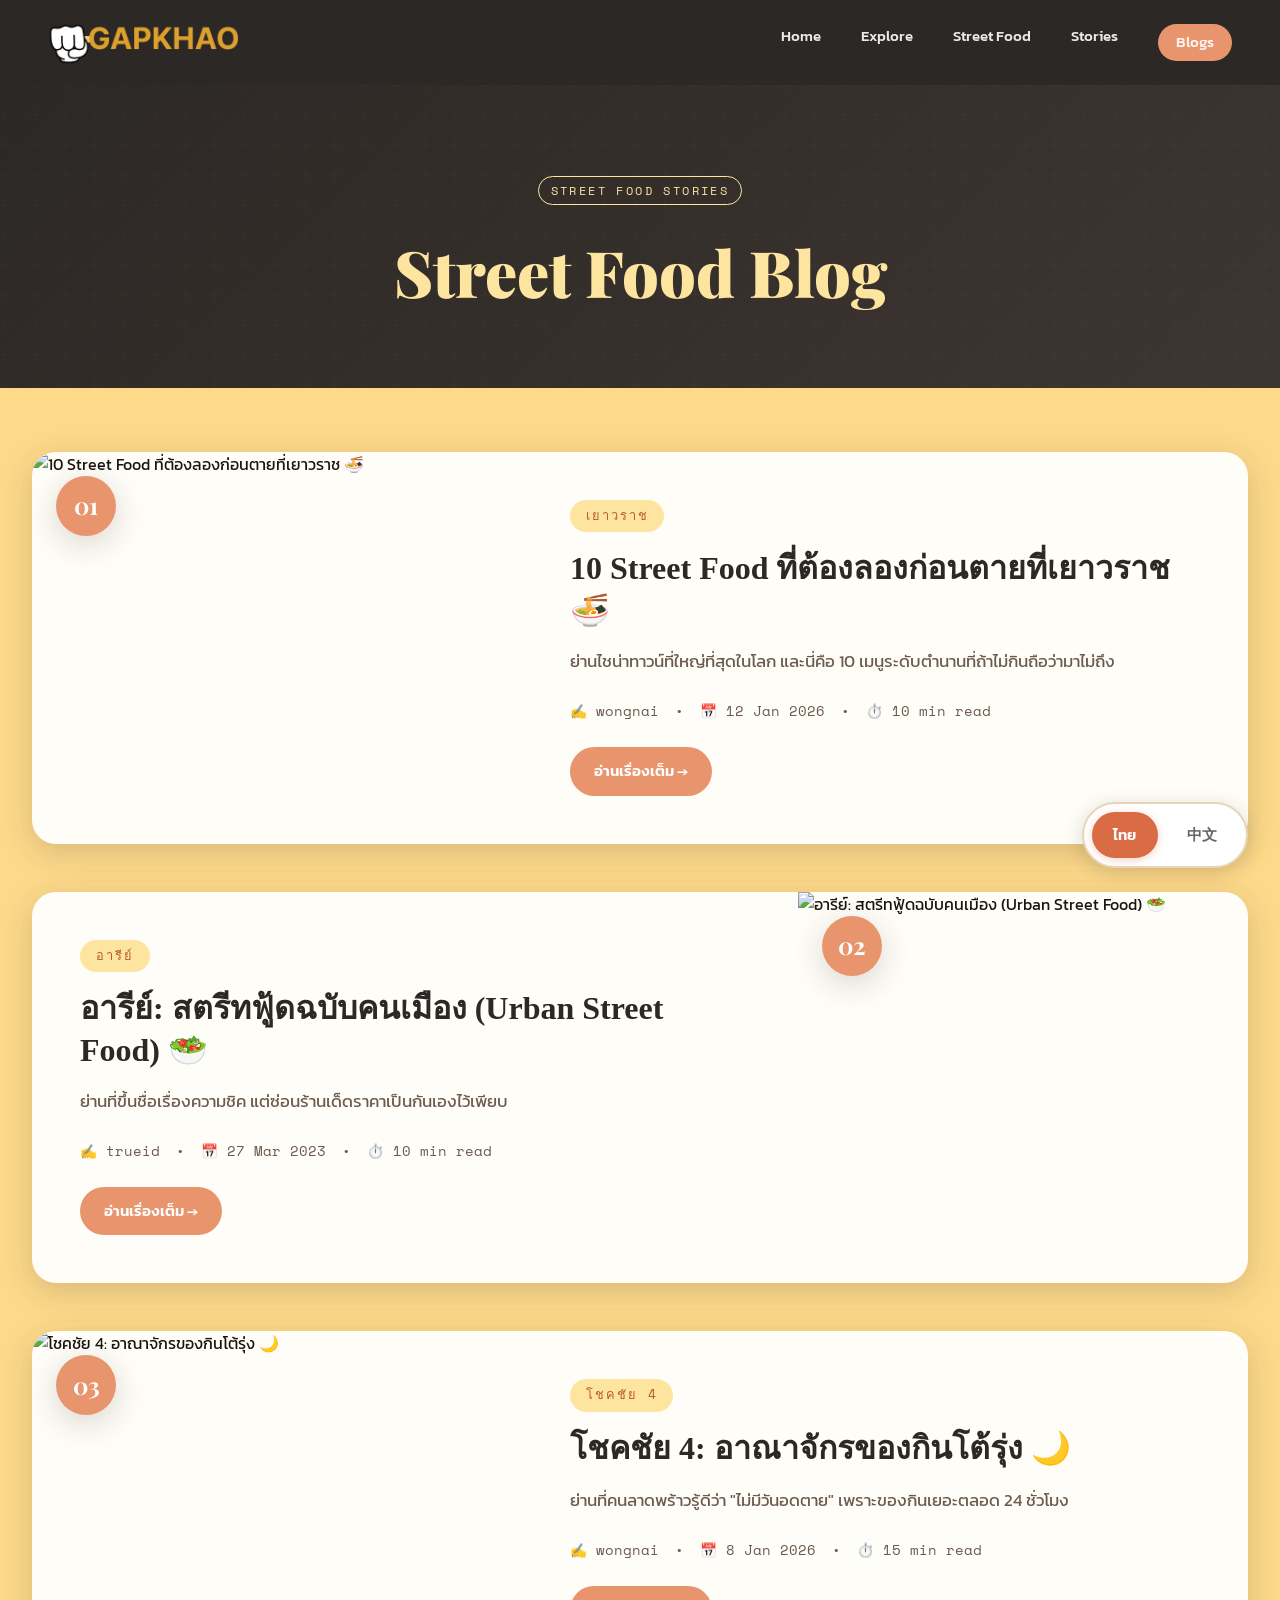
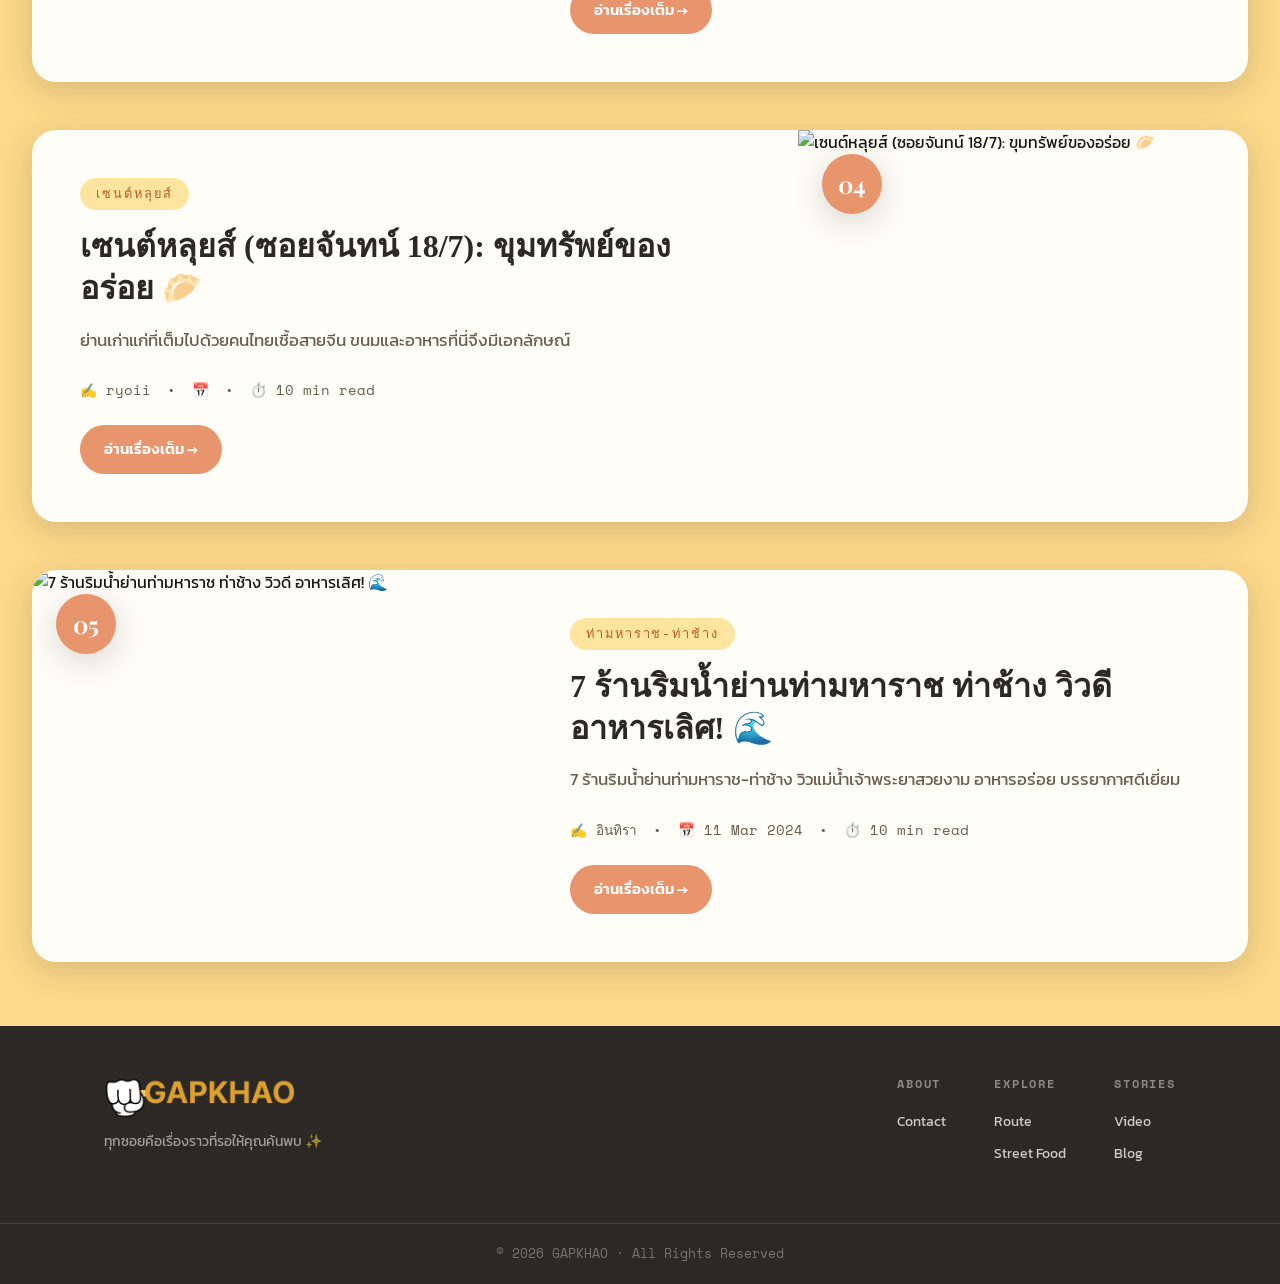
==== commit eb03e54a: "fix all that" ====
--- a/blogs.html
+++ b/blogs.html
@@ -19,8 +19,7 @@
   <header class="navbar scrolled" id="navbar">
     <div class="nav-container">
       <a href="index.html" class="logo">
-        <span class="logo-fist">👊</span>
-        <span class="logo-text">GAPKHAO</span>
+        <img src="images/logo main.png" alt="GAPKHAO" class="logo-image" />
       </a>
       <nav class="nav-links" id="navLinks">
         <a href="index.html" class="nav-link" data-translate="navbar.home">Home</a>
@@ -68,8 +67,7 @@
     <div class="footer-inner">
       <div class="footer-brand">
         <a href="index.html" class="logo logo--light">
-          <span class="logo-fist">👊</span>
-          <span class="logo-text">GAPKHAO</span>
+          <img src="images/logo main.png" alt="GAPKHAO" class="logo-image" />
         </a>
         <p data-translate="footer.tagline">ทุกซอยคือเรื่องราวที่รอให้คุณค้นพบ ✨</p>
       </div>
@@ -77,13 +75,12 @@
       <nav class="footer-nav">
         <div class="footer-col">
           <h4 data-translate="footer.about">ABOUT</h4>
-          <a href="#" data-translate="footer.aboutUs">About us</a>
           <a href="contact.html" data-translate="footer.contact">Contact</a>
         </div>
         <div class="footer-col">
           <h4 data-translate="footer.explore">EXPLORE</h4>
           <a href="explore.html" data-translate="footer.route">Route</a>
-          <a href="street-life.html" data-translate="footer.streetLife">Street life</a>
+          <a href="street-food.html" data-translate="navbar.streetFood">Street Food</a>
         </div>
         <div class="footer-col">
           <h4 data-translate="footer.stories">STORIES</h4>
--- a/css/style.css
+++ b/css/style.css
@@ -196,6 +196,12 @@
   font-weight: 700;
   font-size: 1.3rem;
   letter-spacing: 0.05em;
+}
+
+.logo-image {
+  height: 45px;
+  width: auto;
+  display: block;
 }
 
 .logo-fist { font-size: 1.4rem; }
